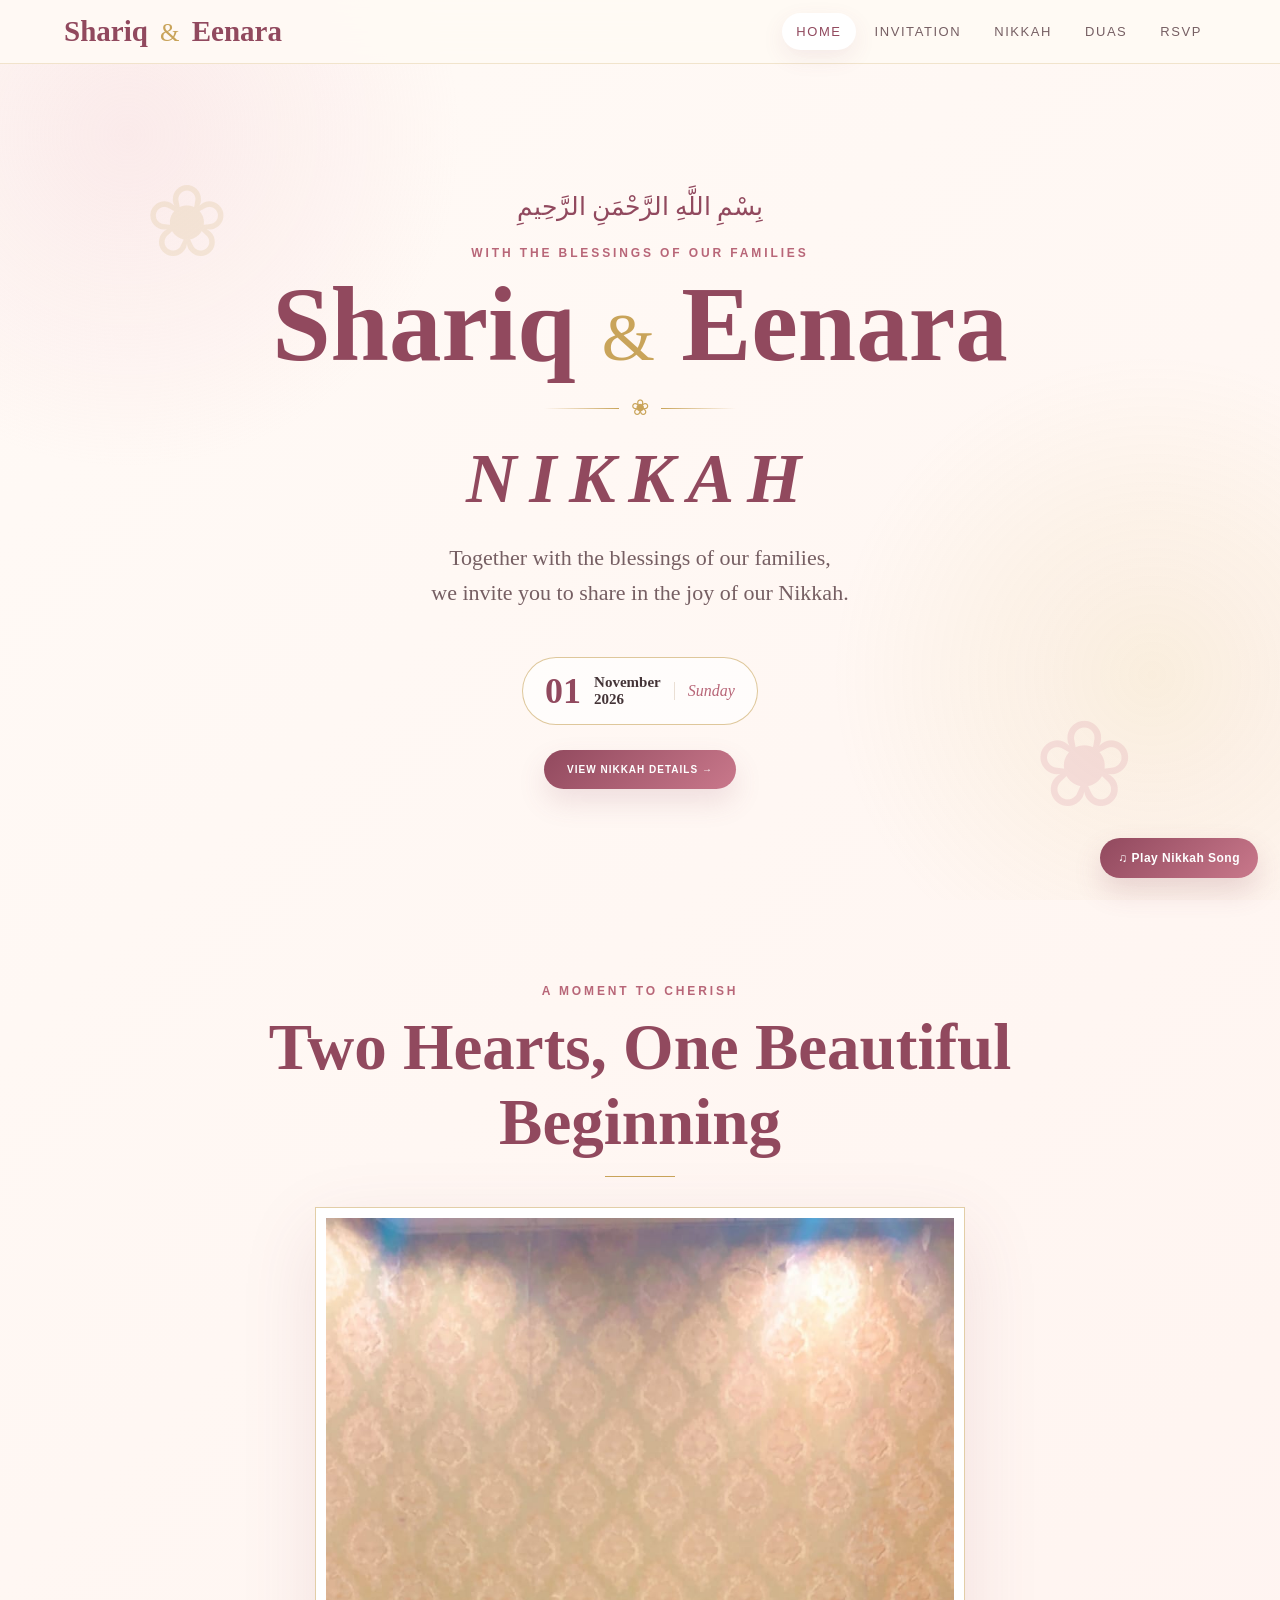
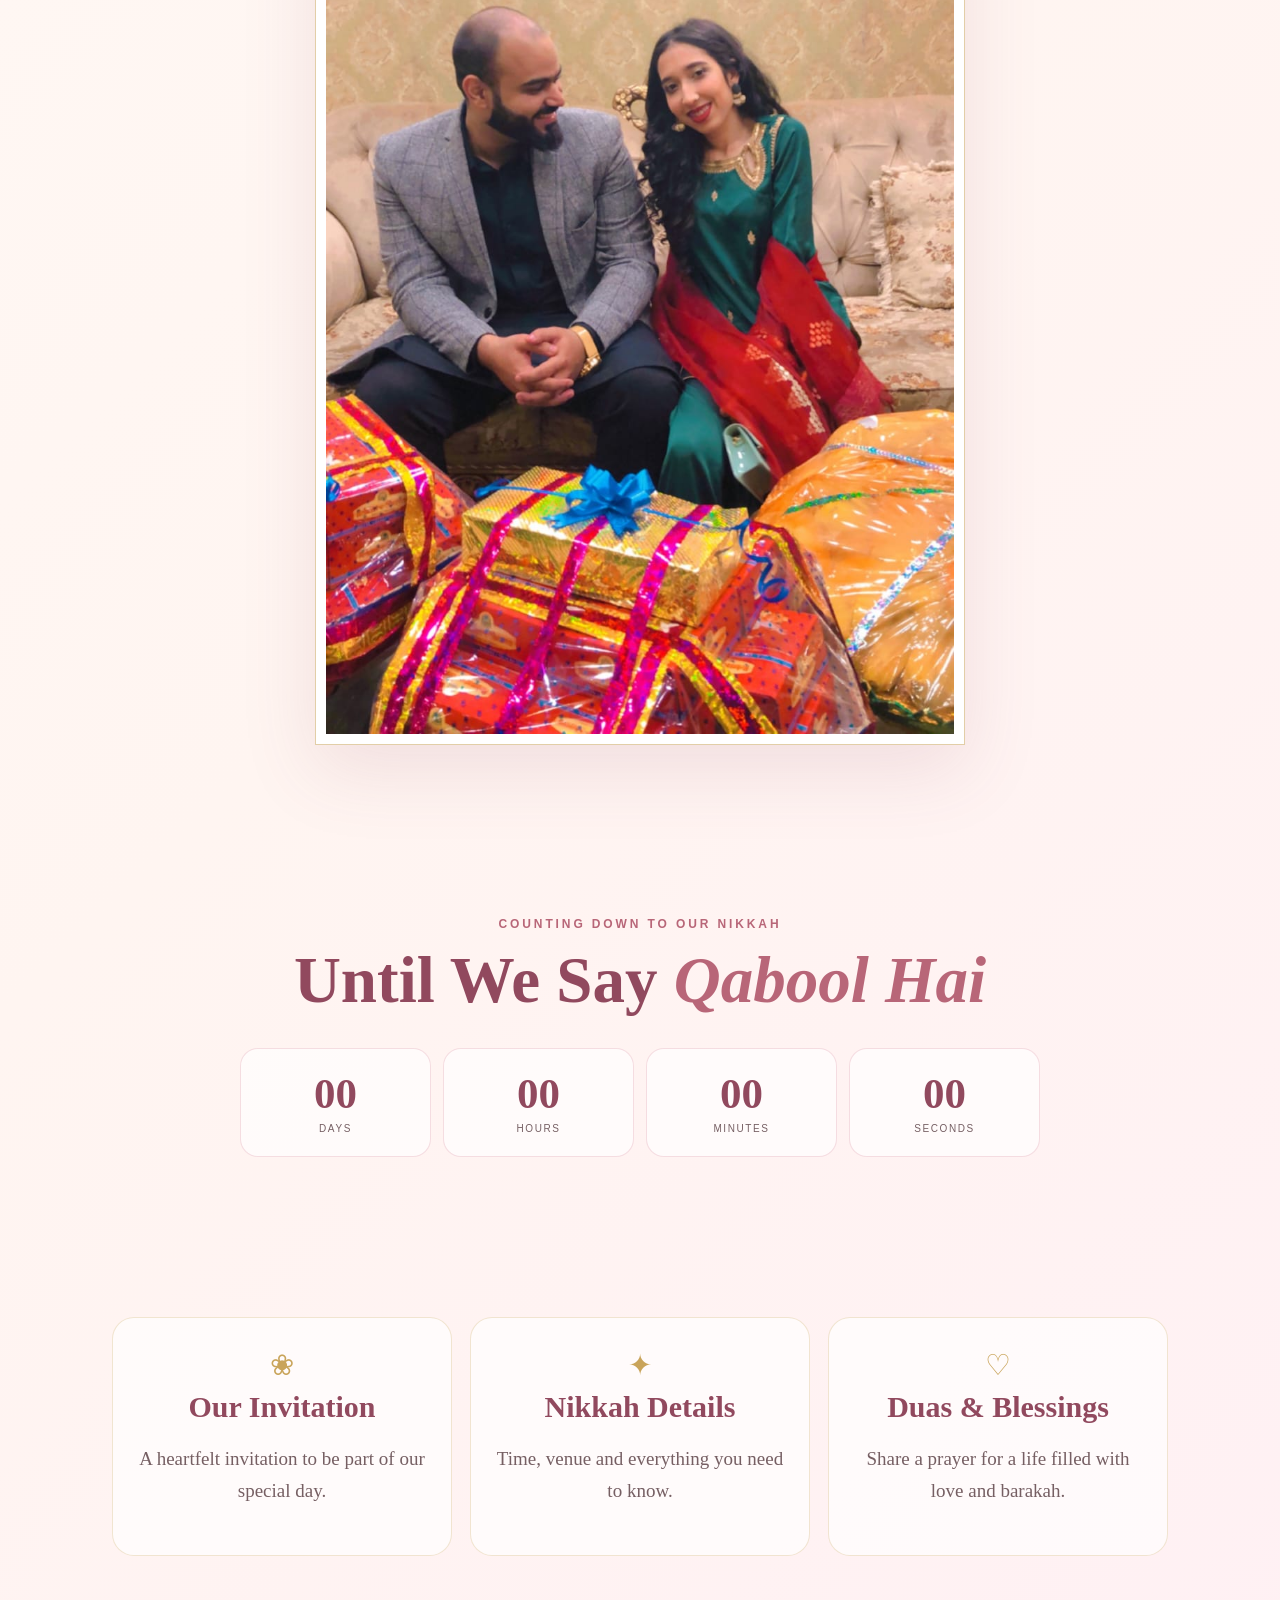
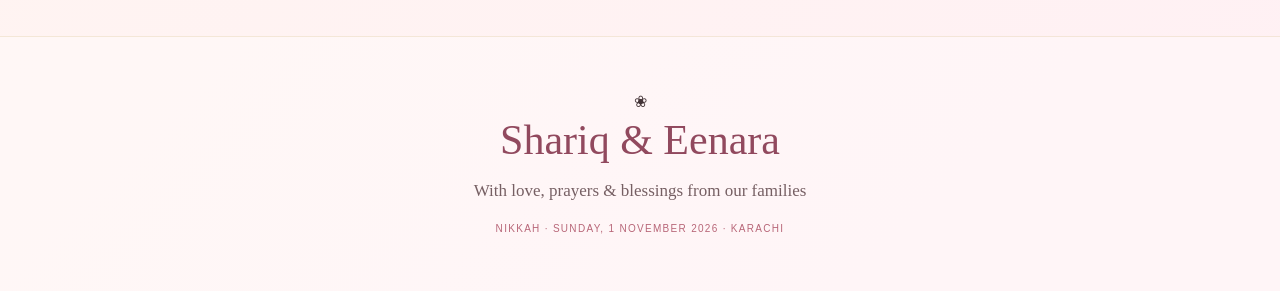
==== index.html @ 2730d7b7 "Add files via upload" ====
<!doctype html><html lang="en"><head><meta charset="utf-8"><meta name="viewport" content="width=device-width,initial-scale=1"><title>Nikkah | Shariq & Eenara</title><link rel='preconnect' href='https://fonts.googleapis.com'><link rel='preconnect' href='https://fonts.gstatic.com' crossorigin><link href='https://fonts.googleapis.com/css2?family=Cormorant+Garamond:ital,wght@0,400;0,500;0,600;0,700;1,500;1,600;1,700&family=Great+Vibes&family=Montserrat:wght@400;500;600;700&family=Noto+Naskh+Arabic:wght@400;600&display=swap'><link rel="stylesheet" href="styles.css"></head><body><header class="topbar"><a class="brand" href="index.html">Shariq <i>&</i> Eenara</a><button class="menu-toggle" aria-label="Open menu" aria-expanded="false" aria-controls="mainNav"><span></span><span></span><span></span><b>Menu</b></button><nav id="mainNav" class="main-nav"><a class="active" href="index.html">Home</a><a class="" href="story.html">Invitation</a><a class="" href="event.html">Nikkah</a><a class="" href="duas.html">Duas</a><a class="" href="rsvp.html">RSVP</a></nav></header><main><section class="hero"><div><p class="bismillah">بِسْمِ اللَّهِ الرَّحْمَنِ الرَّحِيمِ</p><p class="eyebrow">WITH THE BLESSINGS OF OUR FAMILIES</p><h1>Shariq <span>&</span> Eenara</h1><div class="ornament"><span></span>❀<span></span></div><h2 class="event-title">NIKKAH</h2><p class="hero-copy">Together with the blessings of our families,<br>we invite you to share in the joy of our Nikkah.</p><div class="date-card"><strong>01</strong><span>November<br>2026</span><em>Sunday</em></div><br><a class="btn" href="event.html">VIEW NIKKAH DETAILS →</a></div></section><section class="reveal"><div class="heading"><p class="eyebrow">A MOMENT TO CHERISH</p><h2>Two Hearts, One Beautiful Beginning</h2><div class="gold-line"></div></div><div class="photo"><img src="assets/couple.jpg" alt="Shariq and Eenara together"></div></section><section class="reveal"><div class="heading"><p class="eyebrow">COUNTING DOWN TO OUR NIKKAH</p><h2>Until We Say <i>Qabool Hai</i></h2></div><div class="countdown" data-countdown="2026-11-01T13:00:00+05:00"><div><strong data-unit="days">00</strong><span>Days</span></div><div><strong data-unit="hours">00</strong><span>Hours</span></div><div><strong data-unit="minutes">00</strong><span>Minutes</span></div><div><strong data-unit="seconds">00</strong><span>Seconds</span></div></div></section><section class="cards"><a class="card" href="story.html"><span>❀</span><h3>Our Invitation</h3><p>A heartfelt invitation to be part of our special day.</p></a><a class="card" href="event.html"><span>✦</span><h3>Nikkah Details</h3><p>Time, venue and everything you need to know.</p></a><a class="card" href="duas.html"><span>♡</span><h3>Duas & Blessings</h3><p>Share a prayer for a life filled with love and barakah.</p></a></section></main><footer><div>❀</div><p class="script">Shariq & Eenara</p><p>With love, prayers & blessings from our families</p><small>Nikkah · Sunday, 1 November 2026 · Karachi</small></footer><div class="music-control" aria-label="Wedding song controls">
<button class="music-btn" id="musicBtn" type="button" aria-expanded="false" aria-controls="musicPlayer">♫ Play Nikkah Song</button>
</div>
<div class="music-note" id="musicNote" role="status">Tap play to start the song.</div>
<div class="music-player" id="musicPlayer" aria-hidden="true">
<iframe id="youtubePlayer" title="Nikkah song" src="https://www.youtube.com/embed/YVOzo-F98yI?enablejsapi=1&rel=0&playsinline=1" allow="autoplay; encrypted-media; picture-in-picture" allowfullscreen></iframe>
</div><script src="script.js"></script></body></html>
---- styles.css ----
*{box-sizing:border-box}html{scroll-behavior:smooth}body{margin:0;background:linear-gradient(135deg,#fffaf6,#fff5f1 55%,#fff0f4);color:#443437;font-family:Montserrat,Arial,sans-serif}body:before{content:"";position:fixed;inset:0;pointer-events:none;z-index:-1;background:radial-gradient(circle at 10% 15%,#f2cdd455,transparent 24%),radial-gradient(circle at 90% 75%,#d7b65a22,transparent 24%)}a{color:inherit}.topbar{position:sticky;top:0;z-index:20;display:flex;align-items:center;justify-content:space-between;padding:13px 5%;background:#fffaf5e8;backdrop-filter:blur(16px);border-bottom:1px solid #c9a45a44}.brand{font:700 29px 'Cormorant Garamond',serif;color:#91495e;text-decoration:none}.brand i{font:400 25px 'Great Vibes';color:#c9a45a;margin:0 5px}.main-nav{display:flex;gap:5px}.main-nav a{font-size:11px;letter-spacing:.12em;text-transform:uppercase;text-decoration:none;padding:11px 14px;border-radius:25px;color:#765f63;transition:.3s}.main-nav a:hover,.main-nav a.active{background:#fff;color:#91495e;box-shadow:0 8px 22px #91495e18}.menu-toggle{display:none;border:1px solid #91495e33;background:#fff;color:#91495e;border-radius:22px;padding:9px 12px;gap:5px;align-items:center}.menu-toggle span{width:16px;height:1.5px;background:#91495e;display:block}.menu-toggle b{font-size:10px;margin-left:3px}.hero{min-height:calc(100vh - 72px);display:grid;place-items:center;text-align:center;padding:70px 20px;position:relative;overflow:hidden}.hero:after,.page-hero:after{content:'❀';position:absolute;color:#d8899933;font-size:120px;right:5%;bottom:7%;animation:sway 5s ease-in-out infinite}.hero:before,.page-hero:before{content:'❀';position:absolute;color:#c9a45a2b;font-size:100px;left:5%;top:12%;animation:sway 6s ease-in-out infinite reverse}.bismillah{font:400 25px 'Noto Naskh Arabic';color:#91495e}.eyebrow{font-size:10px;letter-spacing:.24em;color:#b86678;font-weight:700}.hero h1{font:600 clamp(58px,10vw,105px)/.9 'Cormorant Garamond';color:#91495e;margin:18px 0}.hero h1 span{font:400 .65em 'Great Vibes';color:#c9a45a}.event-title{font:italic 800 clamp(42px,6vw,70px) 'Cormorant Garamond';letter-spacing:.18em;color:#91495e;margin:5px}.ornament{color:#c9a45a;font-size:22px;display:flex;align-items:center;justify-content:center;gap:12px;margin:18px}.ornament span{width:75px;height:1px;background:linear-gradient(90deg,transparent,#c9a45a)}.ornament span:last-child{background:linear-gradient(90deg,#c9a45a,transparent)}.hero-copy,.page-hero p:last-child{font:400 20px/1.55 'Cormorant Garamond';color:#765f63}.date-card{display:inline-flex;align-items:center;gap:13px;margin:25px;padding:12px 22px;border:1px solid #c9a45a99;border-radius:40px;background:#ffffffaa}.date-card strong{font:700 36px 'Cormorant Garamond';color:#91495e}.date-card span{font:600 15px 'Cormorant Garamond';text-align:left}.date-card em{border-left:1px solid #eadfd4;padding-left:13px;font:italic 16px 'Cormorant Garamond';color:#b86678}.btn{display:inline-block;text-decoration:none;color:#fff;background:linear-gradient(135deg,#91495e,#c9788b);padding:14px 23px;border-radius:30px;font-size:10px;font-weight:700;letter-spacing:.1em;transition:.35s;box-shadow:0 13px 28px #91495e25}.btn:hover{transform:translateY(-3px)}section{max-width:1100px;margin:auto;padding:80px 22px}.heading{text-align:center;margin-bottom:30px}.heading h2,.page-hero h1{font:600 clamp(40px,6vw,65px) 'Cormorant Garamond';color:#91495e;margin:8px}.heading h2 i{color:#b86678}.gold-line{width:70px;height:1px;background:#c9a45a;margin:16px auto}.photo{max-width:650px;margin:auto;padding:10px;background:#fff;border:1px solid #c9a45a88;box-shadow:0 25px 70px #91495e20}.photo img{display:block;width:100%;height:auto;object-fit:contain}.countdown{display:grid;grid-template-columns:repeat(4,1fr);gap:12px;max-width:800px;margin:auto;text-align:center}.countdown div{padding:20px 8px;border:1px solid #d8899944;border-radius:18px;background:#ffffffaa}.countdown strong{display:block;font:600 43px 'Cormorant Garamond';color:#91495e}.countdown span{font-size:8px;letter-spacing:.16em;text-transform:uppercase;color:#765f63}.cards{display:grid;grid-template-columns:repeat(3,1fr);gap:18px}.card{padding:30px 24px;text-align:center;background:#ffffffaa;border:1px solid #c9a45a44;border-radius:22px;text-decoration:none;transition:.35s}.card:hover{transform:translateY(-7px);box-shadow:0 20px 45px #91495e14}.card>span{font-size:29px;color:#c9a45a}.card h3{font:600 30px 'Cormorant Garamond';color:#91495e;margin:8px}.card p,.letter p,.event p,.dua p,.contact p{font:400 17px/1.65 'Cormorant Garamond';color:#765f63}.page-hero{text-align:center;padding:85px 22px 55px;position:relative;overflow:hidden}.page-hero h1{font-size:75px}.grid2{display:grid;grid-template-columns:1fr 1fr;gap:55px;align-items:center}.letter{text-align:center;padding:45px 30px;border:1px solid #c9a45a55;border-radius:25px;background:#ffffff99}.letter h2{font:600 48px 'Cormorant Garamond';color:#91495e}.letter h2 span{font:400 .7em 'Great Vibes';color:#c9a45a}.families{display:grid;grid-template-columns:1fr 1fr;border-block:1px solid #eadfd4;margin:25px 0;padding:18px}.families b{font:600 23px 'Cormorant Garamond';color:#91495e}.quote{max-width:800px;text-align:center;padding:38px;margin:10px auto 80px;background:#ffffff99;border:1px solid #c9a45a44;border-radius:25px}.quote p{font:italic 25px/1.5 'Cormorant Garamond';color:#91495e}.event-box{display:grid;grid-template-columns:1.2fr .8fr;border:1px solid #c9a45a55;border-radius:28px;overflow:hidden;background:#ffffffaa}.event-main,.event-side{padding:55px;text-align:center}.event-main{background:#f7dce055}.event-main h2{font:600 48px 'Cormorant Garamond';color:#91495e}.big-time{font:600 44px 'Cormorant Garamond';color:#443437}.big-time span{font-size:19px;color:#b86678}.event-side{background:#fffaf8}.event-side h3{font:600 31px 'Cormorant Garamond';color:#91495e}.facts{display:grid;grid-template-columns:repeat(3,1fr);margin-top:25px}.facts b{display:block;font:600 20px 'Cormorant Garamond';color:#91495e}.facts span{font-size:8px;letter-spacing:.1em;color:#765f63}.duas{display:grid;grid-template-columns:1fr 1fr;gap:18px}.dua{padding:36px 28px;text-align:center;border:1px solid #c9a45a44;border-radius:23px;background:#ffffffaa}.dua.feature{grid-column:1/-1;background:#f7dce055}.dua h3{font:600 30px 'Cormorant Garamond';color:#91495e}.arabic{font:600 28px/1.8 'Noto Naskh Arabic';color:#91495e}.meaning{font:italic 19px/1.5 'Cormorant Garamond';color:#765f63}.rsvp{max-width:1000px;margin:auto;text-align:center;padding:50px 30px;border:1px solid #c9a45a55;border-radius:28px;background:#ffffffaa}.contacts{display:grid;grid-template-columns:repeat(3,1fr);gap:17px;margin-top:30px}.contact{padding:25px;background:#fff;border:1px solid #d8899940;border-radius:20px}.contact h3{font:600 29px 'Cormorant Garamond';color:#91495e;margin:8px}.contact a{display:inline-block;text-decoration:none;font-size:9px;font-weight:700;border:1px solid #91495e33;border-radius:20px;padding:9px 12px;margin:3px;color:#91495e}.contact a:hover{background:#91495e;color:#fff}footer{text-align:center;padding:55px 20px;border-top:1px solid #c9a45a33;background:#ffffff55}.script{font:400 42px 'Great Vibes';color:#91495e;margin:5px}footer p:not(.script){font:400 15px 'Cormorant Garamond';color:#765f63}footer small{font-size:8px;letter-spacing:.13em;color:#b86678;text-transform:uppercase}.reveal{animation:rise .9s ease both}@keyframes rise{from{opacity:0;transform:translateY(20px)}to{opacity:1;transform:none}}@keyframes sway{50%{transform:rotate(8deg) scale(1.04)}}@media(max-width:850px){.menu-toggle{display:flex}.main-nav{position:absolute;left:12px;right:12px;top:70px;display:grid;padding:9px;background:#fffaf5f7;border:1px solid #c9a45a44;border-radius:18px;opacity:0;visibility:hidden;transform:translateY(-7px);transition:.3s;box-shadow:0 20px 40px #44343718}.main-nav.open{opacity:1;visibility:visible;transform:none}.main-nav a{text-align:center}.grid2,.event-box{grid-template-columns:1fr}.cards{grid-template-columns:1fr 1fr}.duas{grid-template-columns:1fr}.dua.feature{grid-column:auto}.contacts{grid-template-columns:1fr 1fr}.event-main,.event-side{padding:42px 25px}}@media(max-width:560px){.brand{font-size:24px}.hero{padding:60px 17px}.hero h1{font-size:64px}.event-title{font-size:40px}.countdown{gap:6px}.countdown strong{font-size:31px}.countdown div{padding:16px 4px}.cards,.contacts{grid-template-columns:1fr}.page-hero h1{font-size:58px}.grid2{gap:25px}.families{grid-template-columns:1fr;gap:10px}.event-main h2{font-size:39px}.big-time{font-size:34px}.arabic{font-size:23px}section{padding:60px 16px}.rsvp{padding:40px 17px}.hero:after,.page-hero:after{font-size:75px}.hero:before,.page-hero:before{font-size:65px}}@media(prefers-reduced-motion:reduce){*{animation:none!important;transition:none!important;scroll-behavior:auto!important}}
/* Music player */
.music-control{position:fixed;right:22px;bottom:22px;z-index:50;display:flex;align-items:center;gap:9px}
.music-btn{border:0;cursor:pointer;color:#fff;background:linear-gradient(135deg,#91495e,#c9788b);padding:13px 18px;border-radius:30px;font:700 12px Montserrat,Arial,sans-serif;letter-spacing:.04em;box-shadow:0 13px 28px #91495e30;transition:.3s}
.music-btn:hover{transform:translateY(-3px)}
.music-btn:focus-visible{outline:3px solid #c9a45a;outline-offset:3px}
.music-player{position:fixed;right:22px;bottom:76px;z-index:49;width:320px;height:180px;background:#fff;border:1px solid #c9a45a66;border-radius:16px;box-shadow:0 20px 50px #44343730;overflow:hidden;display:none}
.music-player.open{display:block}
.music-player iframe{width:100%;height:100%;border:0}
.music-note{position:fixed;right:22px;bottom:118px;z-index:51;background:#fffaf5;color:#765f63;border:1px solid #c9a45a55;border-radius:12px;padding:8px 11px;font:600 10px Montserrat,Arial,sans-serif;display:none}
.music-note.show{display:block}
/* Improved readability */
.main-nav a{font-size:13px}
.menu-toggle b{font-size:11px}
.eyebrow{font-size:12px}
.hero-copy,.page-hero p:last-child{font-size:22px}
.countdown span{font-size:10px}
.card p,.letter p,.event p,.dua p,.contact p{font-size:19px}
.contact a{font-size:11px}
footer p:not(.script){font-size:17px}
footer small{font-size:10px}
@media(max-width:560px){
 .music-control{right:14px;bottom:14px}
 .music-btn{padding:12px 15px;font-size:11px}
 .music-player{right:14px;bottom:66px;width:calc(100vw - 28px);height:190px}
 .music-note{right:14px;bottom:125px}
 .eyebrow{font-size:11px}
 .hero-copy,.page-hero p:last-child{font-size:20px}
 .card p,.letter p,.event p,.dua p,.contact p{font-size:18px}
}
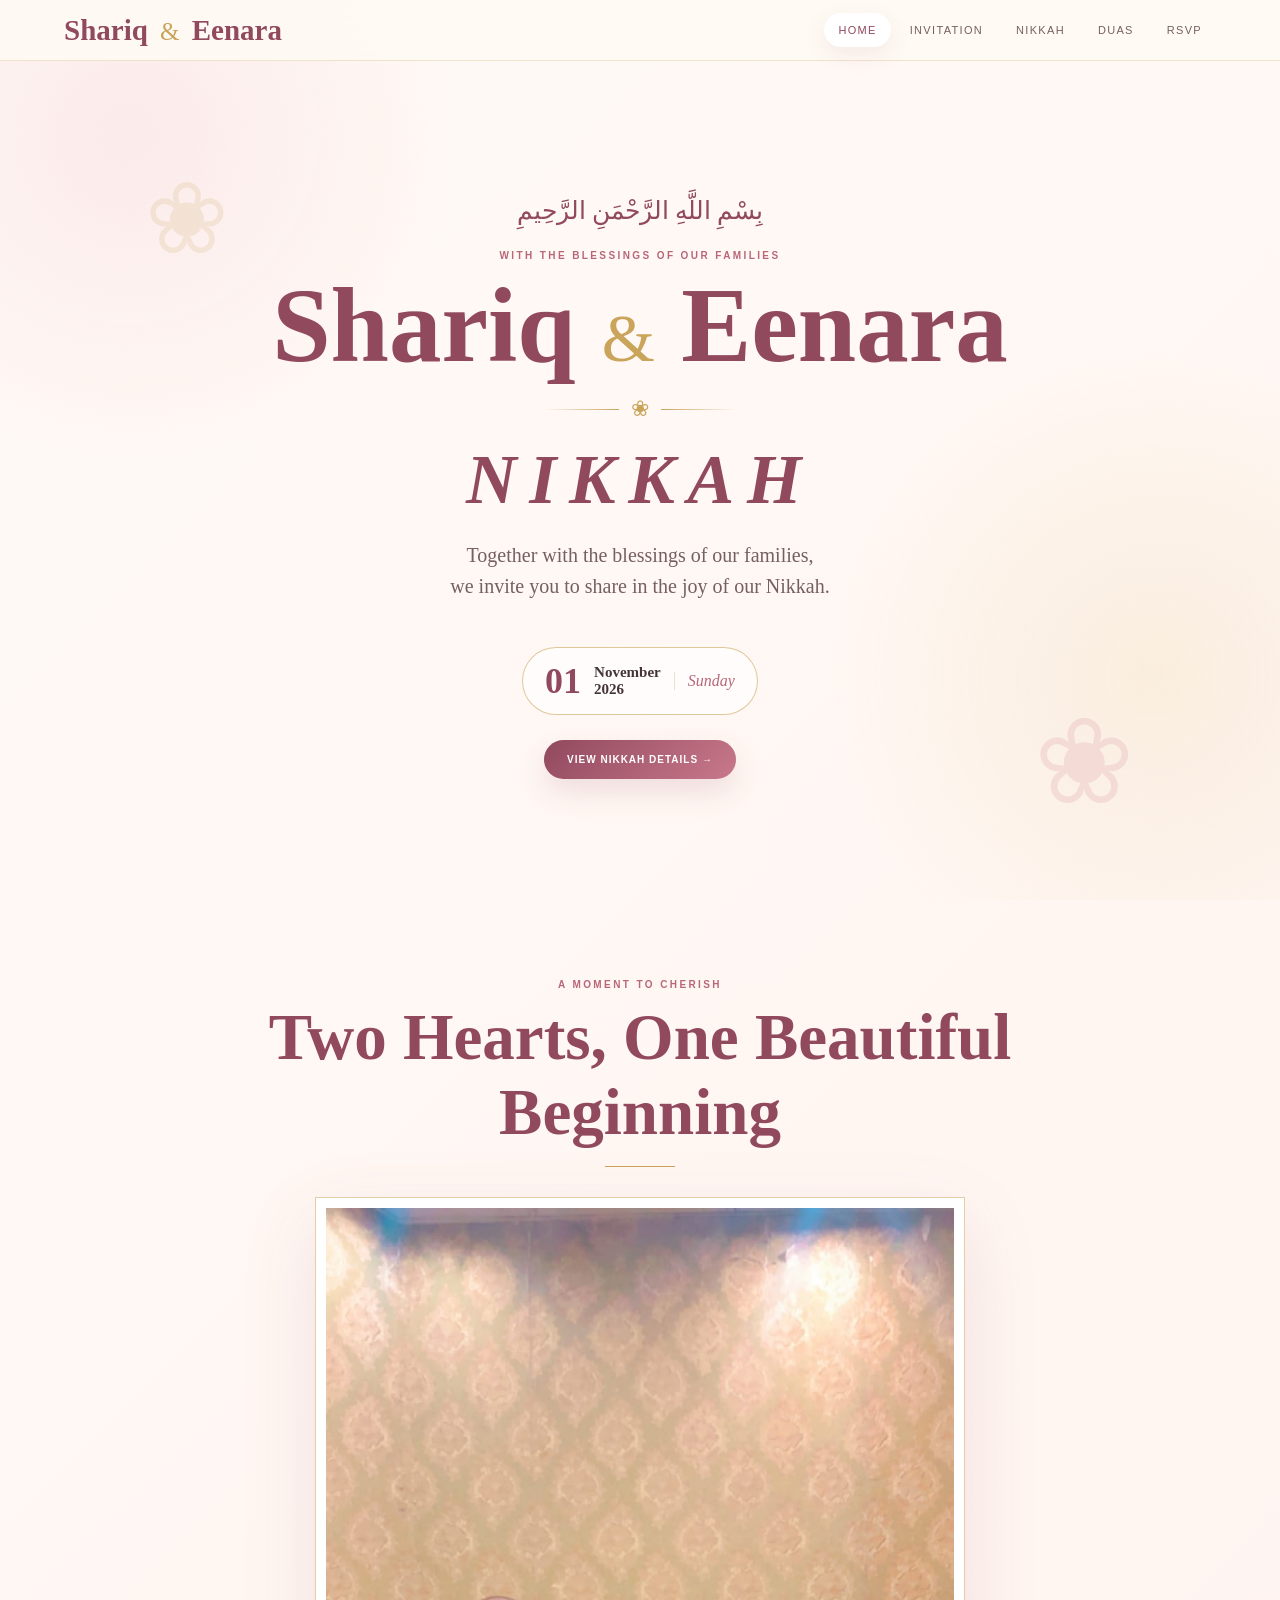
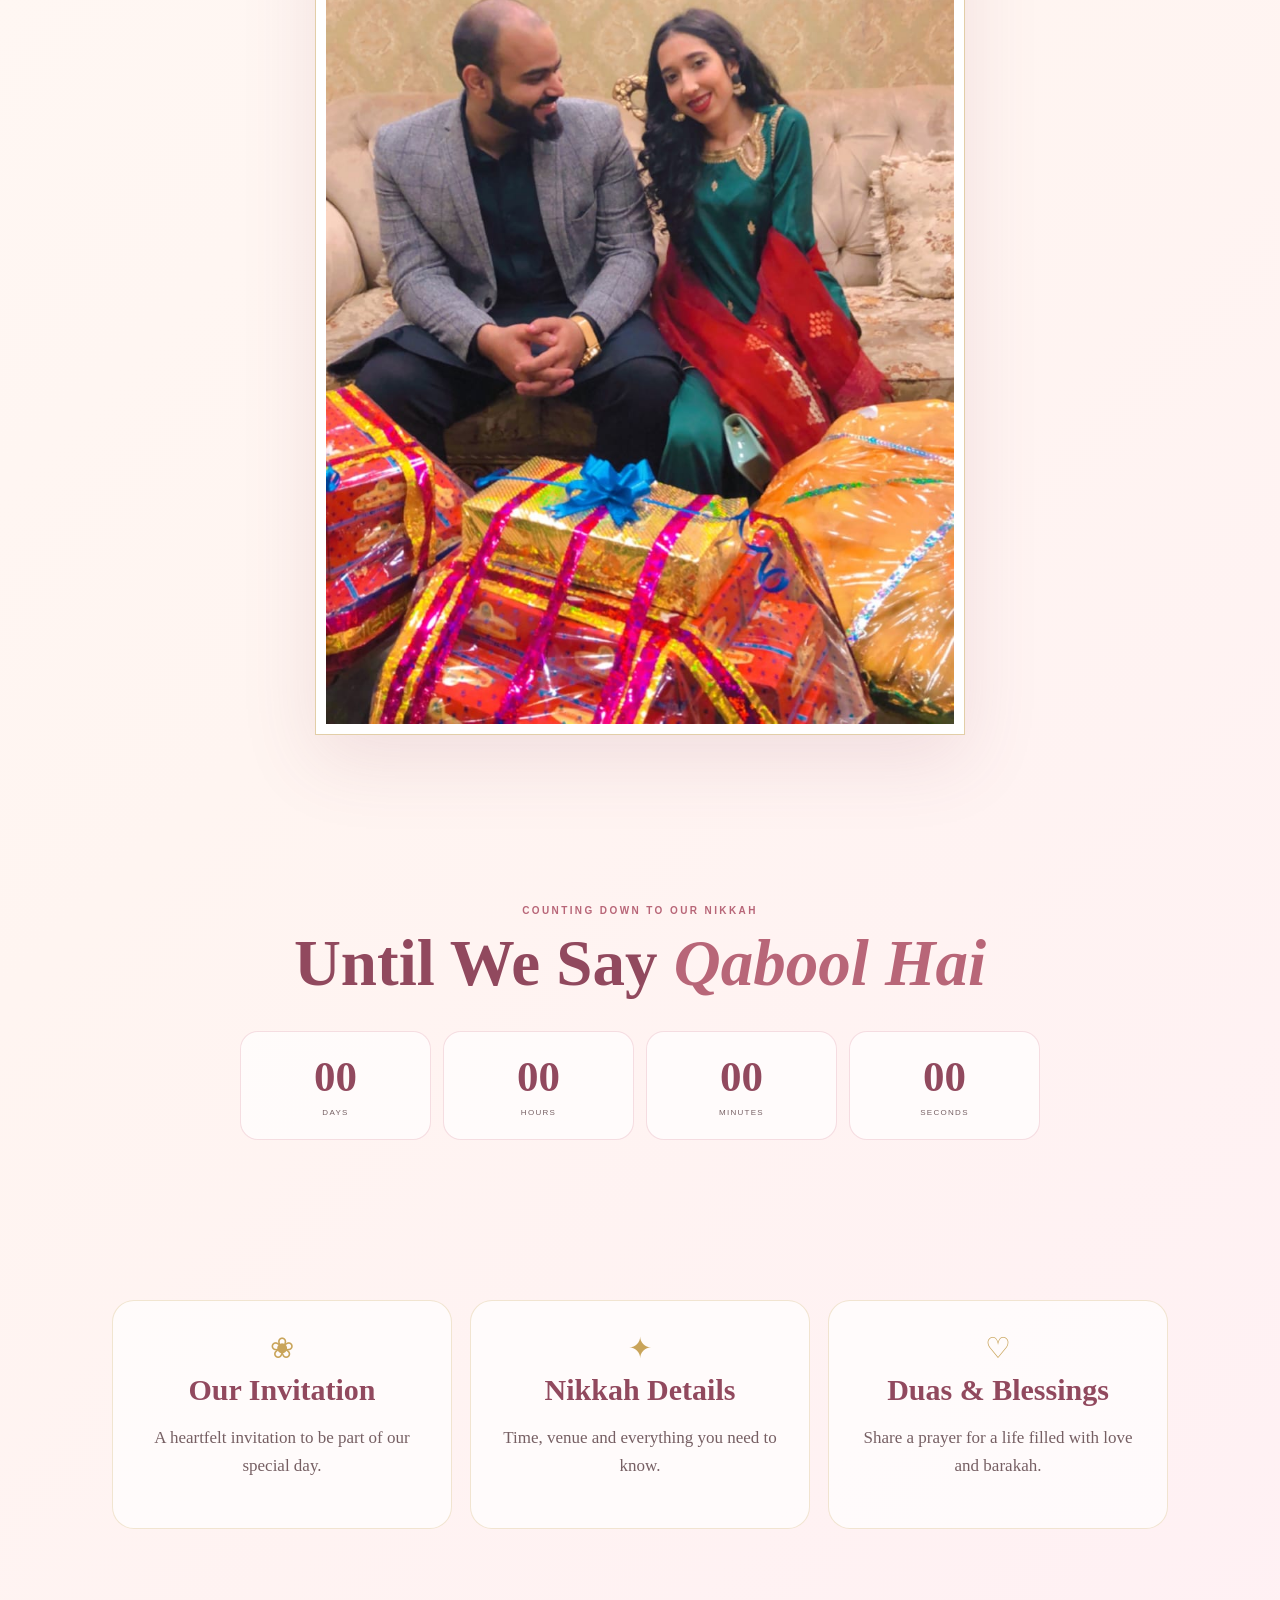
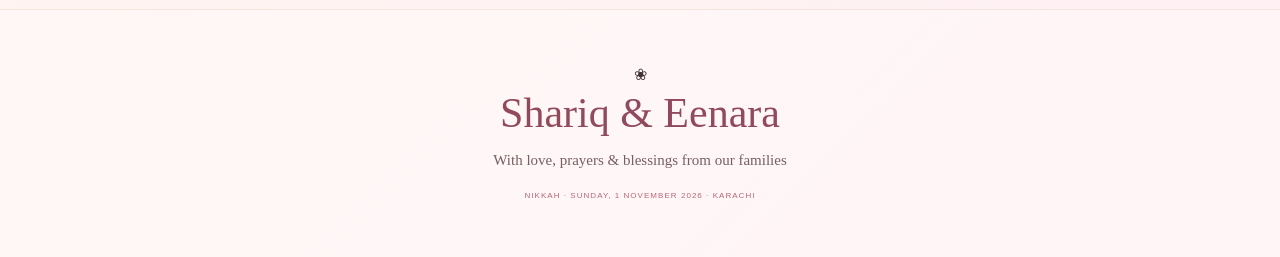
==== commit 65a55e64: "Add files via upload" ====
--- a/index.html
+++ b/index.html
@@ -1,7 +1 @@
-<!doctype html><html lang="en"><head><meta charset="utf-8"><meta name="viewport" content="width=device-width,initial-scale=1"><title>Nikkah | Shariq & Eenara</title><link rel='preconnect' href='https://fonts.googleapis.com'><link rel='preconnect' href='https://fonts.gstatic.com' crossorigin><link href='https://fonts.googleapis.com/css2?family=Cormorant+Garamond:ital,wght@0,400;0,500;0,600;0,700;1,500;1,600;1,700&family=Great+Vibes&family=Montserrat:wght@400;500;600;700&family=Noto+Naskh+Arabic:wght@400;600&display=swap'><link rel="stylesheet" href="styles.css"></head><body><header class="topbar"><a class="brand" href="index.html">Shariq <i>&</i> Eenara</a><button class="menu-toggle" aria-label="Open menu" aria-expanded="false" aria-controls="mainNav"><span></span><span></span><span></span><b>Menu</b></button><nav id="mainNav" class="main-nav"><a class="active" href="index.html">Home</a><a class="" href="story.html">Invitation</a><a class="" href="event.html">Nikkah</a><a class="" href="duas.html">Duas</a><a class="" href="rsvp.html">RSVP</a></nav></header><main><section class="hero"><div><p class="bismillah">بِسْمِ اللَّهِ الرَّحْمَنِ الرَّحِيمِ</p><p class="eyebrow">WITH THE BLESSINGS OF OUR FAMILIES</p><h1>Shariq <span>&</span> Eenara</h1><div class="ornament"><span></span>❀<span></span></div><h2 class="event-title">NIKKAH</h2><p class="hero-copy">Together with the blessings of our families,<br>we invite you to share in the joy of our Nikkah.</p><div class="date-card"><strong>01</strong><span>November<br>2026</span><em>Sunday</em></div><br><a class="btn" href="event.html">VIEW NIKKAH DETAILS →</a></div></section><section class="reveal"><div class="heading"><p class="eyebrow">A MOMENT TO CHERISH</p><h2>Two Hearts, One Beautiful Beginning</h2><div class="gold-line"></div></div><div class="photo"><img src="assets/couple.jpg" alt="Shariq and Eenara together"></div></section><section class="reveal"><div class="heading"><p class="eyebrow">COUNTING DOWN TO OUR NIKKAH</p><h2>Until We Say <i>Qabool Hai</i></h2></div><div class="countdown" data-countdown="2026-11-01T13:00:00+05:00"><div><strong data-unit="days">00</strong><span>Days</span></div><div><strong data-unit="hours">00</strong><span>Hours</span></div><div><strong data-unit="minutes">00</strong><span>Minutes</span></div><div><strong data-unit="seconds">00</strong><span>Seconds</span></div></div></section><section class="cards"><a class="card" href="story.html"><span>❀</span><h3>Our Invitation</h3><p>A heartfelt invitation to be part of our special day.</p></a><a class="card" href="event.html"><span>✦</span><h3>Nikkah Details</h3><p>Time, venue and everything you need to know.</p></a><a class="card" href="duas.html"><span>♡</span><h3>Duas & Blessings</h3><p>Share a prayer for a life filled with love and barakah.</p></a></section></main><footer><div>❀</div><p class="script">Shariq & Eenara</p><p>With love, prayers & blessings from our families</p><small>Nikkah · Sunday, 1 November 2026 · Karachi</small></footer><div class="music-control" aria-label="Wedding song controls">
-<button class="music-btn" id="musicBtn" type="button" aria-expanded="false" aria-controls="musicPlayer">♫ Play Nikkah Song</button>
-</div>
-<div class="music-note" id="musicNote" role="status">Tap play to start the song.</div>
-<div class="music-player" id="musicPlayer" aria-hidden="true">
-<iframe id="youtubePlayer" title="Nikkah song" src="https://www.youtube.com/embed/YVOzo-F98yI?enablejsapi=1&rel=0&playsinline=1" allow="autoplay; encrypted-media; picture-in-picture" allowfullscreen></iframe>
-</div><script src="script.js"></script></body></html>+<!doctype html><html lang="en"><head><meta charset="utf-8"><meta name="viewport" content="width=device-width,initial-scale=1"><title>Nikkah | Shariq & Eenara</title><link rel='preconnect' href='https://fonts.googleapis.com'><link rel='preconnect' href='https://fonts.gstatic.com' crossorigin><link href='https://fonts.googleapis.com/css2?family=Cormorant+Garamond:ital,wght@0,400;0,500;0,600;0,700;1,500;1,600;1,700&family=Great+Vibes&family=Montserrat:wght@400;500;600;700&family=Noto+Naskh+Arabic:wght@400;600&display=swap'><link rel="stylesheet" href="styles.css"></head><body><header class="topbar"><a class="brand" href="index.html">Shariq <i>&</i> Eenara</a><button class="menu-toggle" aria-label="Open menu" aria-expanded="false" aria-controls="mainNav"><span></span><span></span><span></span><b>Menu</b></button><nav id="mainNav" class="main-nav"><a class="active" href="index.html">Home</a><a class="" href="story.html">Invitation</a><a class="" href="event.html">Nikkah</a><a class="" href="duas.html">Duas</a><a class="" href="rsvp.html">RSVP</a></nav></header><main><section class="hero"><div><p class="bismillah">بِسْمِ اللَّهِ الرَّحْمَنِ الرَّحِيمِ</p><p class="eyebrow">WITH THE BLESSINGS OF OUR FAMILIES</p><h1>Shariq <span>&</span> Eenara</h1><div class="ornament"><span></span>❀<span></span></div><h2 class="event-title">NIKKAH</h2><p class="hero-copy">Together with the blessings of our families,<br>we invite you to share in the joy of our Nikkah.</p><div class="date-card"><strong>01</strong><span>November<br>2026</span><em>Sunday</em></div><br><a class="btn" href="event.html">VIEW NIKKAH DETAILS →</a></div></section><section class="reveal"><div class="heading"><p class="eyebrow">A MOMENT TO CHERISH</p><h2>Two Hearts, One Beautiful Beginning</h2><div class="gold-line"></div></div><div class="photo"><img src="assets/couple.jpg" alt="Shariq and Eenara together"></div></section><section class="reveal"><div class="heading"><p class="eyebrow">COUNTING DOWN TO OUR NIKKAH</p><h2>Until We Say <i>Qabool Hai</i></h2></div><div class="countdown" data-countdown="2026-11-01T13:00:00+05:00"><div><strong data-unit="days">00</strong><span>Days</span></div><div><strong data-unit="hours">00</strong><span>Hours</span></div><div><strong data-unit="minutes">00</strong><span>Minutes</span></div><div><strong data-unit="seconds">00</strong><span>Seconds</span></div></div></section><section class="cards"><a class="card" href="story.html"><span>❀</span><h3>Our Invitation</h3><p>A heartfelt invitation to be part of our special day.</p></a><a class="card" href="event.html"><span>✦</span><h3>Nikkah Details</h3><p>Time, venue and everything you need to know.</p></a><a class="card" href="duas.html"><span>♡</span><h3>Duas & Blessings</h3><p>Share a prayer for a life filled with love and barakah.</p></a></section></main><footer><div>❀</div><p class="script">Shariq & Eenara</p><p>With love, prayers & blessings from our families</p><small>Nikkah · Sunday, 1 November 2026 · Karachi</small></footer><script src="script.js"></script></body></html>
--- a/styles.css
+++ b/styles.css
@@ -1,30 +1 @@
-*{box-sizing:border-box}html{scroll-behavior:smooth}body{margin:0;background:linear-gradient(135deg,#fffaf6,#fff5f1 55%,#fff0f4);color:#443437;font-family:Montserrat,Arial,sans-serif}body:before{content:"";position:fixed;inset:0;pointer-events:none;z-index:-1;background:radial-gradient(circle at 10% 15%,#f2cdd455,transparent 24%),radial-gradient(circle at 90% 75%,#d7b65a22,transparent 24%)}a{color:inherit}.topbar{position:sticky;top:0;z-index:20;display:flex;align-items:center;justify-content:space-between;padding:13px 5%;background:#fffaf5e8;backdrop-filter:blur(16px);border-bottom:1px solid #c9a45a44}.brand{font:700 29px 'Cormorant Garamond',serif;color:#91495e;text-decoration:none}.brand i{font:400 25px 'Great Vibes';color:#c9a45a;margin:0 5px}.main-nav{display:flex;gap:5px}.main-nav a{font-size:11px;letter-spacing:.12em;text-transform:uppercase;text-decoration:none;padding:11px 14px;border-radius:25px;color:#765f63;transition:.3s}.main-nav a:hover,.main-nav a.active{background:#fff;color:#91495e;box-shadow:0 8px 22px #91495e18}.menu-toggle{display:none;border:1px solid #91495e33;background:#fff;color:#91495e;border-radius:22px;padding:9px 12px;gap:5px;align-items:center}.menu-toggle span{width:16px;height:1.5px;background:#91495e;display:block}.menu-toggle b{font-size:10px;margin-left:3px}.hero{min-height:calc(100vh - 72px);display:grid;place-items:center;text-align:center;padding:70px 20px;position:relative;overflow:hidden}.hero:after,.page-hero:after{content:'❀';position:absolute;color:#d8899933;font-size:120px;right:5%;bottom:7%;animation:sway 5s ease-in-out infinite}.hero:before,.page-hero:before{content:'❀';position:absolute;color:#c9a45a2b;font-size:100px;left:5%;top:12%;animation:sway 6s ease-in-out infinite reverse}.bismillah{font:400 25px 'Noto Naskh Arabic';color:#91495e}.eyebrow{font-size:10px;letter-spacing:.24em;color:#b86678;font-weight:700}.hero h1{font:600 clamp(58px,10vw,105px)/.9 'Cormorant Garamond';color:#91495e;margin:18px 0}.hero h1 span{font:400 .65em 'Great Vibes';color:#c9a45a}.event-title{font:italic 800 clamp(42px,6vw,70px) 'Cormorant Garamond';letter-spacing:.18em;color:#91495e;margin:5px}.ornament{color:#c9a45a;font-size:22px;display:flex;align-items:center;justify-content:center;gap:12px;margin:18px}.ornament span{width:75px;height:1px;background:linear-gradient(90deg,transparent,#c9a45a)}.ornament span:last-child{background:linear-gradient(90deg,#c9a45a,transparent)}.hero-copy,.page-hero p:last-child{font:400 20px/1.55 'Cormorant Garamond';color:#765f63}.date-card{display:inline-flex;align-items:center;gap:13px;margin:25px;padding:12px 22px;border:1px solid #c9a45a99;border-radius:40px;background:#ffffffaa}.date-card strong{font:700 36px 'Cormorant Garamond';color:#91495e}.date-card span{font:600 15px 'Cormorant Garamond';text-align:left}.date-card em{border-left:1px solid #eadfd4;padding-left:13px;font:italic 16px 'Cormorant Garamond';color:#b86678}.btn{display:inline-block;text-decoration:none;color:#fff;background:linear-gradient(135deg,#91495e,#c9788b);padding:14px 23px;border-radius:30px;font-size:10px;font-weight:700;letter-spacing:.1em;transition:.35s;box-shadow:0 13px 28px #91495e25}.btn:hover{transform:translateY(-3px)}section{max-width:1100px;margin:auto;padding:80px 22px}.heading{text-align:center;margin-bottom:30px}.heading h2,.page-hero h1{font:600 clamp(40px,6vw,65px) 'Cormorant Garamond';color:#91495e;margin:8px}.heading h2 i{color:#b86678}.gold-line{width:70px;height:1px;background:#c9a45a;margin:16px auto}.photo{max-width:650px;margin:auto;padding:10px;background:#fff;border:1px solid #c9a45a88;box-shadow:0 25px 70px #91495e20}.photo img{display:block;width:100%;height:auto;object-fit:contain}.countdown{display:grid;grid-template-columns:repeat(4,1fr);gap:12px;max-width:800px;margin:auto;text-align:center}.countdown div{padding:20px 8px;border:1px solid #d8899944;border-radius:18px;background:#ffffffaa}.countdown strong{display:block;font:600 43px 'Cormorant Garamond';color:#91495e}.countdown span{font-size:8px;letter-spacing:.16em;text-transform:uppercase;color:#765f63}.cards{display:grid;grid-template-columns:repeat(3,1fr);gap:18px}.card{padding:30px 24px;text-align:center;background:#ffffffaa;border:1px solid #c9a45a44;border-radius:22px;text-decoration:none;transition:.35s}.card:hover{transform:translateY(-7px);box-shadow:0 20px 45px #91495e14}.card>span{font-size:29px;color:#c9a45a}.card h3{font:600 30px 'Cormorant Garamond';color:#91495e;margin:8px}.card p,.letter p,.event p,.dua p,.contact p{font:400 17px/1.65 'Cormorant Garamond';color:#765f63}.page-hero{text-align:center;padding:85px 22px 55px;position:relative;overflow:hidden}.page-hero h1{font-size:75px}.grid2{display:grid;grid-template-columns:1fr 1fr;gap:55px;align-items:center}.letter{text-align:center;padding:45px 30px;border:1px solid #c9a45a55;border-radius:25px;background:#ffffff99}.letter h2{font:600 48px 'Cormorant Garamond';color:#91495e}.letter h2 span{font:400 .7em 'Great Vibes';color:#c9a45a}.families{display:grid;grid-template-columns:1fr 1fr;border-block:1px solid #eadfd4;margin:25px 0;padding:18px}.families b{font:600 23px 'Cormorant Garamond';color:#91495e}.quote{max-width:800px;text-align:center;padding:38px;margin:10px auto 80px;background:#ffffff99;border:1px solid #c9a45a44;border-radius:25px}.quote p{font:italic 25px/1.5 'Cormorant Garamond';color:#91495e}.event-box{display:grid;grid-template-columns:1.2fr .8fr;border:1px solid #c9a45a55;border-radius:28px;overflow:hidden;background:#ffffffaa}.event-main,.event-side{padding:55px;text-align:center}.event-main{background:#f7dce055}.event-main h2{font:600 48px 'Cormorant Garamond';color:#91495e}.big-time{font:600 44px 'Cormorant Garamond';color:#443437}.big-time span{font-size:19px;color:#b86678}.event-side{background:#fffaf8}.event-side h3{font:600 31px 'Cormorant Garamond';color:#91495e}.facts{display:grid;grid-template-columns:repeat(3,1fr);margin-top:25px}.facts b{display:block;font:600 20px 'Cormorant Garamond';color:#91495e}.facts span{font-size:8px;letter-spacing:.1em;color:#765f63}.duas{display:grid;grid-template-columns:1fr 1fr;gap:18px}.dua{padding:36px 28px;text-align:center;border:1px solid #c9a45a44;border-radius:23px;background:#ffffffaa}.dua.feature{grid-column:1/-1;background:#f7dce055}.dua h3{font:600 30px 'Cormorant Garamond';color:#91495e}.arabic{font:600 28px/1.8 'Noto Naskh Arabic';color:#91495e}.meaning{font:italic 19px/1.5 'Cormorant Garamond';color:#765f63}.rsvp{max-width:1000px;margin:auto;text-align:center;padding:50px 30px;border:1px solid #c9a45a55;border-radius:28px;background:#ffffffaa}.contacts{display:grid;grid-template-columns:repeat(3,1fr);gap:17px;margin-top:30px}.contact{padding:25px;background:#fff;border:1px solid #d8899940;border-radius:20px}.contact h3{font:600 29px 'Cormorant Garamond';color:#91495e;margin:8px}.contact a{display:inline-block;text-decoration:none;font-size:9px;font-weight:700;border:1px solid #91495e33;border-radius:20px;padding:9px 12px;margin:3px;color:#91495e}.contact a:hover{background:#91495e;color:#fff}footer{text-align:center;padding:55px 20px;border-top:1px solid #c9a45a33;background:#ffffff55}.script{font:400 42px 'Great Vibes';color:#91495e;margin:5px}footer p:not(.script){font:400 15px 'Cormorant Garamond';color:#765f63}footer small{font-size:8px;letter-spacing:.13em;color:#b86678;text-transform:uppercase}.reveal{animation:rise .9s ease both}@keyframes rise{from{opacity:0;transform:translateY(20px)}to{opacity:1;transform:none}}@keyframes sway{50%{transform:rotate(8deg) scale(1.04)}}@media(max-width:850px){.menu-toggle{display:flex}.main-nav{position:absolute;left:12px;right:12px;top:70px;display:grid;padding:9px;background:#fffaf5f7;border:1px solid #c9a45a44;border-radius:18px;opacity:0;visibility:hidden;transform:translateY(-7px);transition:.3s;box-shadow:0 20px 40px #44343718}.main-nav.open{opacity:1;visibility:visible;transform:none}.main-nav a{text-align:center}.grid2,.event-box{grid-template-columns:1fr}.cards{grid-template-columns:1fr 1fr}.duas{grid-template-columns:1fr}.dua.feature{grid-column:auto}.contacts{grid-template-columns:1fr 1fr}.event-main,.event-side{padding:42px 25px}}@media(max-width:560px){.brand{font-size:24px}.hero{padding:60px 17px}.hero h1{font-size:64px}.event-title{font-size:40px}.countdown{gap:6px}.countdown strong{font-size:31px}.countdown div{padding:16px 4px}.cards,.contacts{grid-template-columns:1fr}.page-hero h1{font-size:58px}.grid2{gap:25px}.families{grid-template-columns:1fr;gap:10px}.event-main h2{font-size:39px}.big-time{font-size:34px}.arabic{font-size:23px}section{padding:60px 16px}.rsvp{padding:40px 17px}.hero:after,.page-hero:after{font-size:75px}.hero:before,.page-hero:before{font-size:65px}}@media(prefers-reduced-motion:reduce){*{animation:none!important;transition:none!important;scroll-behavior:auto!important}}
-/* Music player */
-.music-control{position:fixed;right:22px;bottom:22px;z-index:50;display:flex;align-items:center;gap:9px}
-.music-btn{border:0;cursor:pointer;color:#fff;background:linear-gradient(135deg,#91495e,#c9788b);padding:13px 18px;border-radius:30px;font:700 12px Montserrat,Arial,sans-serif;letter-spacing:.04em;box-shadow:0 13px 28px #91495e30;transition:.3s}
-.music-btn:hover{transform:translateY(-3px)}
-.music-btn:focus-visible{outline:3px solid #c9a45a;outline-offset:3px}
-.music-player{position:fixed;right:22px;bottom:76px;z-index:49;width:320px;height:180px;background:#fff;border:1px solid #c9a45a66;border-radius:16px;box-shadow:0 20px 50px #44343730;overflow:hidden;display:none}
-.music-player.open{display:block}
-.music-player iframe{width:100%;height:100%;border:0}
-.music-note{position:fixed;right:22px;bottom:118px;z-index:51;background:#fffaf5;color:#765f63;border:1px solid #c9a45a55;border-radius:12px;padding:8px 11px;font:600 10px Montserrat,Arial,sans-serif;display:none}
-.music-note.show{display:block}
-/* Improved readability */
-.main-nav a{font-size:13px}
-.menu-toggle b{font-size:11px}
-.eyebrow{font-size:12px}
-.hero-copy,.page-hero p:last-child{font-size:22px}
-.countdown span{font-size:10px}
-.card p,.letter p,.event p,.dua p,.contact p{font-size:19px}
-.contact a{font-size:11px}
-footer p:not(.script){font-size:17px}
-footer small{font-size:10px}
-@media(max-width:560px){
- .music-control{right:14px;bottom:14px}
- .music-btn{padding:12px 15px;font-size:11px}
- .music-player{right:14px;bottom:66px;width:calc(100vw - 28px);height:190px}
- .music-note{right:14px;bottom:125px}
- .eyebrow{font-size:11px}
- .hero-copy,.page-hero p:last-child{font-size:20px}
- .card p,.letter p,.event p,.dua p,.contact p{font-size:18px}
-}
+*{box-sizing:border-box}html{scroll-behavior:smooth}body{margin:0;background:linear-gradient(135deg,#fffaf6,#fff5f1 55%,#fff0f4);color:#443437;font-family:Montserrat,Arial,sans-serif}body:before{content:"";position:fixed;inset:0;pointer-events:none;z-index:-1;background:radial-gradient(circle at 10% 15%,#f2cdd455,transparent 24%),radial-gradient(circle at 90% 75%,#d7b65a22,transparent 24%)}a{color:inherit}.topbar{position:sticky;top:0;z-index:20;display:flex;align-items:center;justify-content:space-between;padding:13px 5%;background:#fffaf5e8;backdrop-filter:blur(16px);border-bottom:1px solid #c9a45a44}.brand{font:700 29px 'Cormorant Garamond',serif;color:#91495e;text-decoration:none}.brand i{font:400 25px 'Great Vibes';color:#c9a45a;margin:0 5px}.main-nav{display:flex;gap:5px}.main-nav a{font-size:11px;letter-spacing:.12em;text-transform:uppercase;text-decoration:none;padding:11px 14px;border-radius:25px;color:#765f63;transition:.3s}.main-nav a:hover,.main-nav a.active{background:#fff;color:#91495e;box-shadow:0 8px 22px #91495e18}.menu-toggle{display:none;border:1px solid #91495e33;background:#fff;color:#91495e;border-radius:22px;padding:9px 12px;gap:5px;align-items:center}.menu-toggle span{width:16px;height:1.5px;background:#91495e;display:block}.menu-toggle b{font-size:10px;margin-left:3px}.hero{min-height:calc(100vh - 72px);display:grid;place-items:center;text-align:center;padding:70px 20px;position:relative;overflow:hidden}.hero:after,.page-hero:after{content:'❀';position:absolute;color:#d8899933;font-size:120px;right:5%;bottom:7%;animation:sway 5s ease-in-out infinite}.hero:before,.page-hero:before{content:'❀';position:absolute;color:#c9a45a2b;font-size:100px;left:5%;top:12%;animation:sway 6s ease-in-out infinite reverse}.bismillah{font:400 25px 'Noto Naskh Arabic';color:#91495e}.eyebrow{font-size:10px;letter-spacing:.24em;color:#b86678;font-weight:700}.hero h1{font:600 clamp(58px,10vw,105px)/.9 'Cormorant Garamond';color:#91495e;margin:18px 0}.hero h1 span{font:400 .65em 'Great Vibes';color:#c9a45a}.event-title{font:italic 800 clamp(42px,6vw,70px) 'Cormorant Garamond';letter-spacing:.18em;color:#91495e;margin:5px}.ornament{color:#c9a45a;font-size:22px;display:flex;align-items:center;justify-content:center;gap:12px;margin:18px}.ornament span{width:75px;height:1px;background:linear-gradient(90deg,transparent,#c9a45a)}.ornament span:last-child{background:linear-gradient(90deg,#c9a45a,transparent)}.hero-copy,.page-hero p:last-child{font:400 20px/1.55 'Cormorant Garamond';color:#765f63}.date-card{display:inline-flex;align-items:center;gap:13px;margin:25px;padding:12px 22px;border:1px solid #c9a45a99;border-radius:40px;background:#ffffffaa}.date-card strong{font:700 36px 'Cormorant Garamond';color:#91495e}.date-card span{font:600 15px 'Cormorant Garamond';text-align:left}.date-card em{border-left:1px solid #eadfd4;padding-left:13px;font:italic 16px 'Cormorant Garamond';color:#b86678}.btn{display:inline-block;text-decoration:none;color:#fff;background:linear-gradient(135deg,#91495e,#c9788b);padding:14px 23px;border-radius:30px;font-size:10px;font-weight:700;letter-spacing:.1em;transition:.35s;box-shadow:0 13px 28px #91495e25}.btn:hover{transform:translateY(-3px)}section{max-width:1100px;margin:auto;padding:80px 22px}.heading{text-align:center;margin-bottom:30px}.heading h2,.page-hero h1{font:600 clamp(40px,6vw,65px) 'Cormorant Garamond';color:#91495e;margin:8px}.heading h2 i{color:#b86678}.gold-line{width:70px;height:1px;background:#c9a45a;margin:16px auto}.photo{max-width:650px;margin:auto;padding:10px;background:#fff;border:1px solid #c9a45a88;box-shadow:0 25px 70px #91495e20}.photo img{display:block;width:100%;height:auto;object-fit:contain}.countdown{display:grid;grid-template-columns:repeat(4,1fr);gap:12px;max-width:800px;margin:auto;text-align:center}.countdown div{padding:20px 8px;border:1px solid #d8899944;border-radius:18px;background:#ffffffaa}.countdown strong{display:block;font:600 43px 'Cormorant Garamond';color:#91495e}.countdown span{font-size:8px;letter-spacing:.16em;text-transform:uppercase;color:#765f63}.cards{display:grid;grid-template-columns:repeat(3,1fr);gap:18px}.card{padding:30px 24px;text-align:center;background:#ffffffaa;border:1px solid #c9a45a44;border-radius:22px;text-decoration:none;transition:.35s}.card:hover{transform:translateY(-7px);box-shadow:0 20px 45px #91495e14}.card>span{font-size:29px;color:#c9a45a}.card h3{font:600 30px 'Cormorant Garamond';color:#91495e;margin:8px}.card p,.letter p,.event p,.dua p,.contact p{font:400 17px/1.65 'Cormorant Garamond';color:#765f63}.page-hero{text-align:center;padding:85px 22px 55px;position:relative;overflow:hidden}.page-hero h1{font-size:75px}.grid2{display:grid;grid-template-columns:1fr 1fr;gap:55px;align-items:center}.letter{text-align:center;padding:45px 30px;border:1px solid #c9a45a55;border-radius:25px;background:#ffffff99}.letter h2{font:600 48px 'Cormorant Garamond';color:#91495e}.letter h2 span{font:400 .7em 'Great Vibes';color:#c9a45a}.families{display:grid;grid-template-columns:1fr 1fr;border-block:1px solid #eadfd4;margin:25px 0;padding:18px}.families b{font:600 23px 'Cormorant Garamond';color:#91495e}.quote{max-width:800px;text-align:center;padding:38px;margin:10px auto 80px;background:#ffffff99;border:1px solid #c9a45a44;border-radius:25px}.quote p{font:italic 25px/1.5 'Cormorant Garamond';color:#91495e}.event-box{display:grid;grid-template-columns:1.2fr .8fr;border:1px solid #c9a45a55;border-radius:28px;overflow:hidden;background:#ffffffaa}.event-main,.event-side{padding:55px;text-align:center}.event-main{background:#f7dce055}.event-main h2{font:600 48px 'Cormorant Garamond';color:#91495e}.big-time{font:600 44px 'Cormorant Garamond';color:#443437}.big-time span{font-size:19px;color:#b86678}.event-side{background:#fffaf8}.event-side h3{font:600 31px 'Cormorant Garamond';color:#91495e}.facts{display:grid;grid-template-columns:repeat(3,1fr);margin-top:25px}.facts b{display:block;font:600 20px 'Cormorant Garamond';color:#91495e}.facts span{font-size:8px;letter-spacing:.1em;color:#765f63}.duas{display:grid;grid-template-columns:1fr 1fr;gap:18px}.dua{padding:36px 28px;text-align:center;border:1px solid #c9a45a44;border-radius:23px;background:#ffffffaa}.dua.feature{grid-column:1/-1;background:#f7dce055}.dua h3{font:600 30px 'Cormorant Garamond';color:#91495e}.arabic{font:600 28px/1.8 'Noto Naskh Arabic';color:#91495e}.meaning{font:italic 19px/1.5 'Cormorant Garamond';color:#765f63}.rsvp{max-width:1000px;margin:auto;text-align:center;padding:50px 30px;border:1px solid #c9a45a55;border-radius:28px;background:#ffffffaa}.contacts{display:grid;grid-template-columns:repeat(3,1fr);gap:17px;margin-top:30px}.contact{padding:25px;background:#fff;border:1px solid #d8899940;border-radius:20px}.contact h3{font:600 29px 'Cormorant Garamond';color:#91495e;margin:8px}.contact a{display:inline-block;text-decoration:none;font-size:9px;font-weight:700;border:1px solid #91495e33;border-radius:20px;padding:9px 12px;margin:3px;color:#91495e}.contact a:hover{background:#91495e;color:#fff}footer{text-align:center;padding:55px 20px;border-top:1px solid #c9a45a33;background:#ffffff55}.script{font:400 42px 'Great Vibes';color:#91495e;margin:5px}footer p:not(.script){font:400 15px 'Cormorant Garamond';color:#765f63}footer small{font-size:8px;letter-spacing:.13em;color:#b86678;text-transform:uppercase}.reveal{animation:rise .9s ease both}@keyframes rise{from{opacity:0;transform:translateY(20px)}to{opacity:1;transform:none}}@keyframes sway{50%{transform:rotate(8deg) scale(1.04)}}@media(max-width:850px){.menu-toggle{display:flex}.main-nav{position:absolute;left:12px;right:12px;top:70px;display:grid;padding:9px;background:#fffaf5f7;border:1px solid #c9a45a44;border-radius:18px;opacity:0;visibility:hidden;transform:translateY(-7px);transition:.3s;box-shadow:0 20px 40px #44343718}.main-nav.open{opacity:1;visibility:visible;transform:none}.main-nav a{text-align:center}.grid2,.event-box{grid-template-columns:1fr}.cards{grid-template-columns:1fr 1fr}.duas{grid-template-columns:1fr}.dua.feature{grid-column:auto}.contacts{grid-template-columns:1fr 1fr}.event-main,.event-side{padding:42px 25px}}@media(max-width:560px){.brand{font-size:24px}.hero{padding:60px 17px}.hero h1{font-size:64px}.event-title{font-size:40px}.countdown{gap:6px}.countdown strong{font-size:31px}.countdown div{padding:16px 4px}.cards,.contacts{grid-template-columns:1fr}.page-hero h1{font-size:58px}.grid2{gap:25px}.families{grid-template-columns:1fr;gap:10px}.event-main h2{font-size:39px}.big-time{font-size:34px}.arabic{font-size:23px}section{padding:60px 16px}.rsvp{padding:40px 17px}.hero:after,.page-hero:after{font-size:75px}.hero:before,.page-hero:before{font-size:65px}}@media(prefers-reduced-motion:reduce){*{animation:none!important;transition:none!important;scroll-behavior:auto!important}}
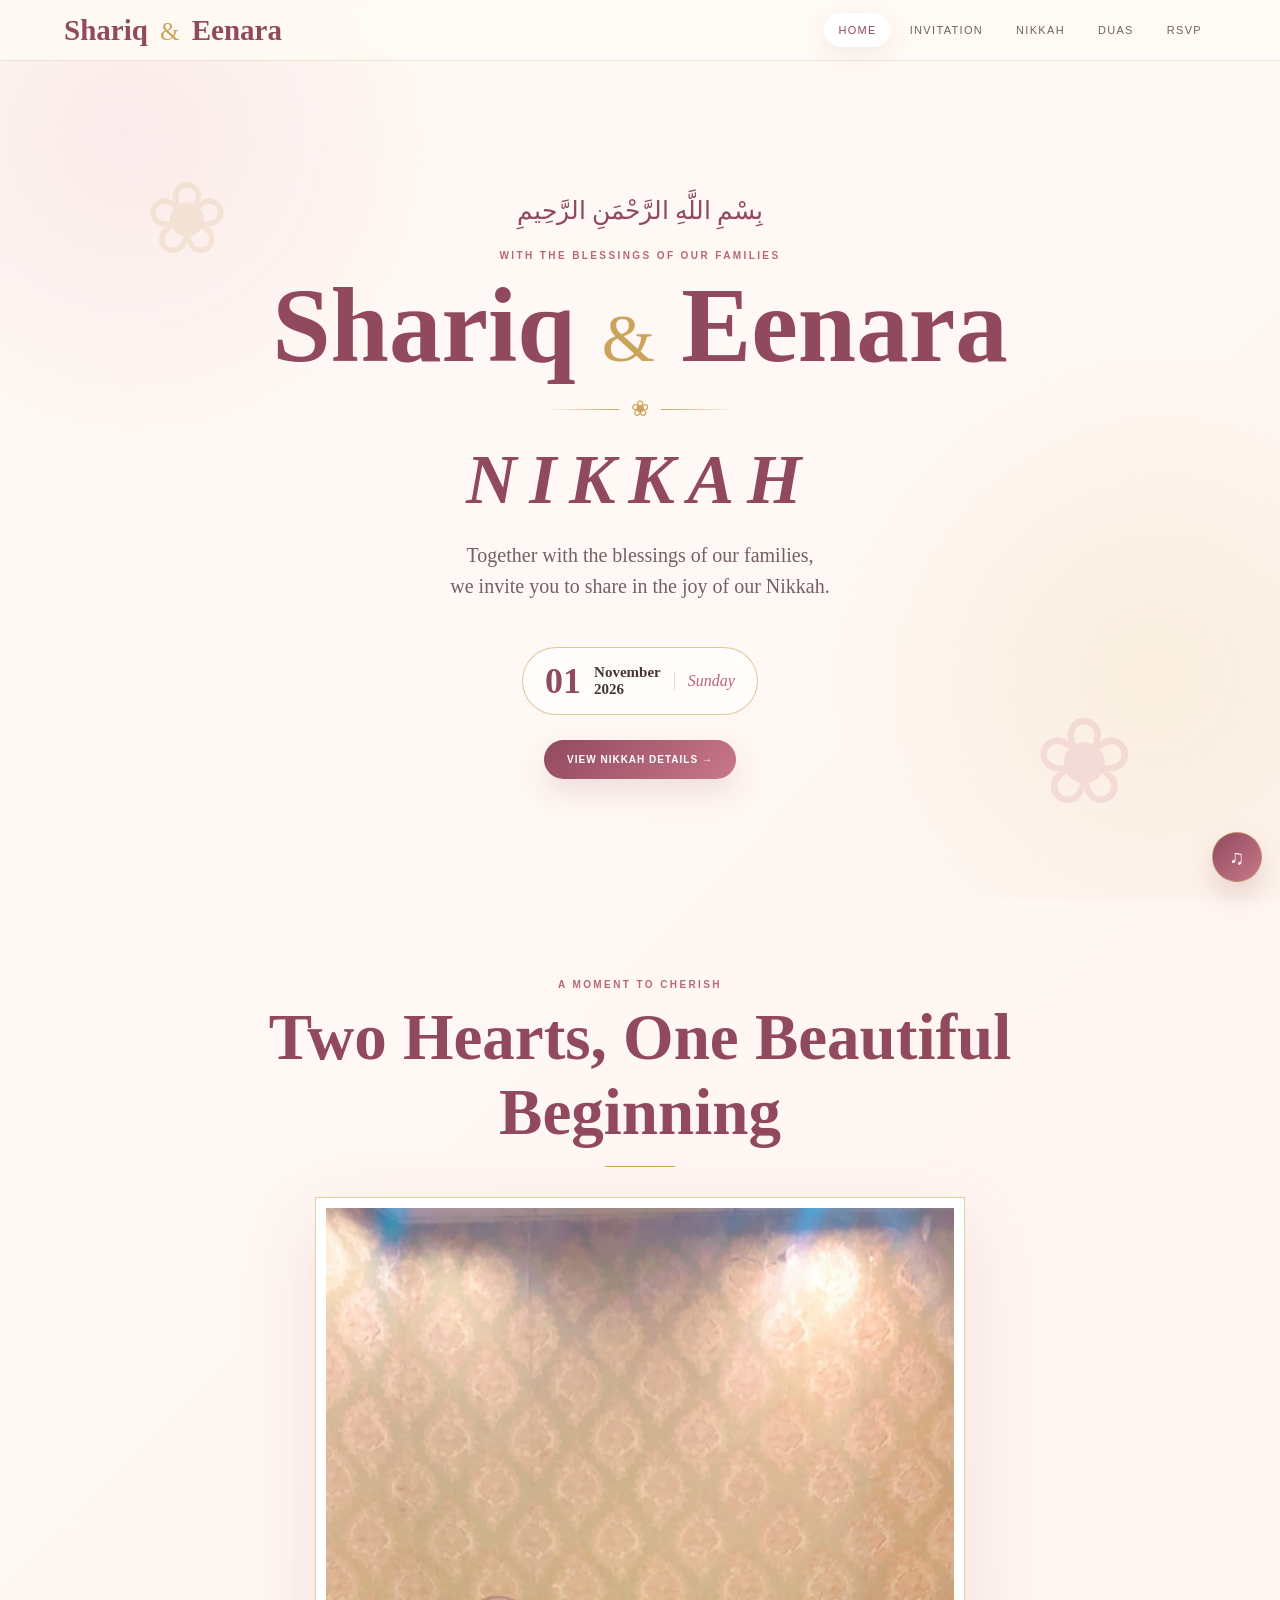
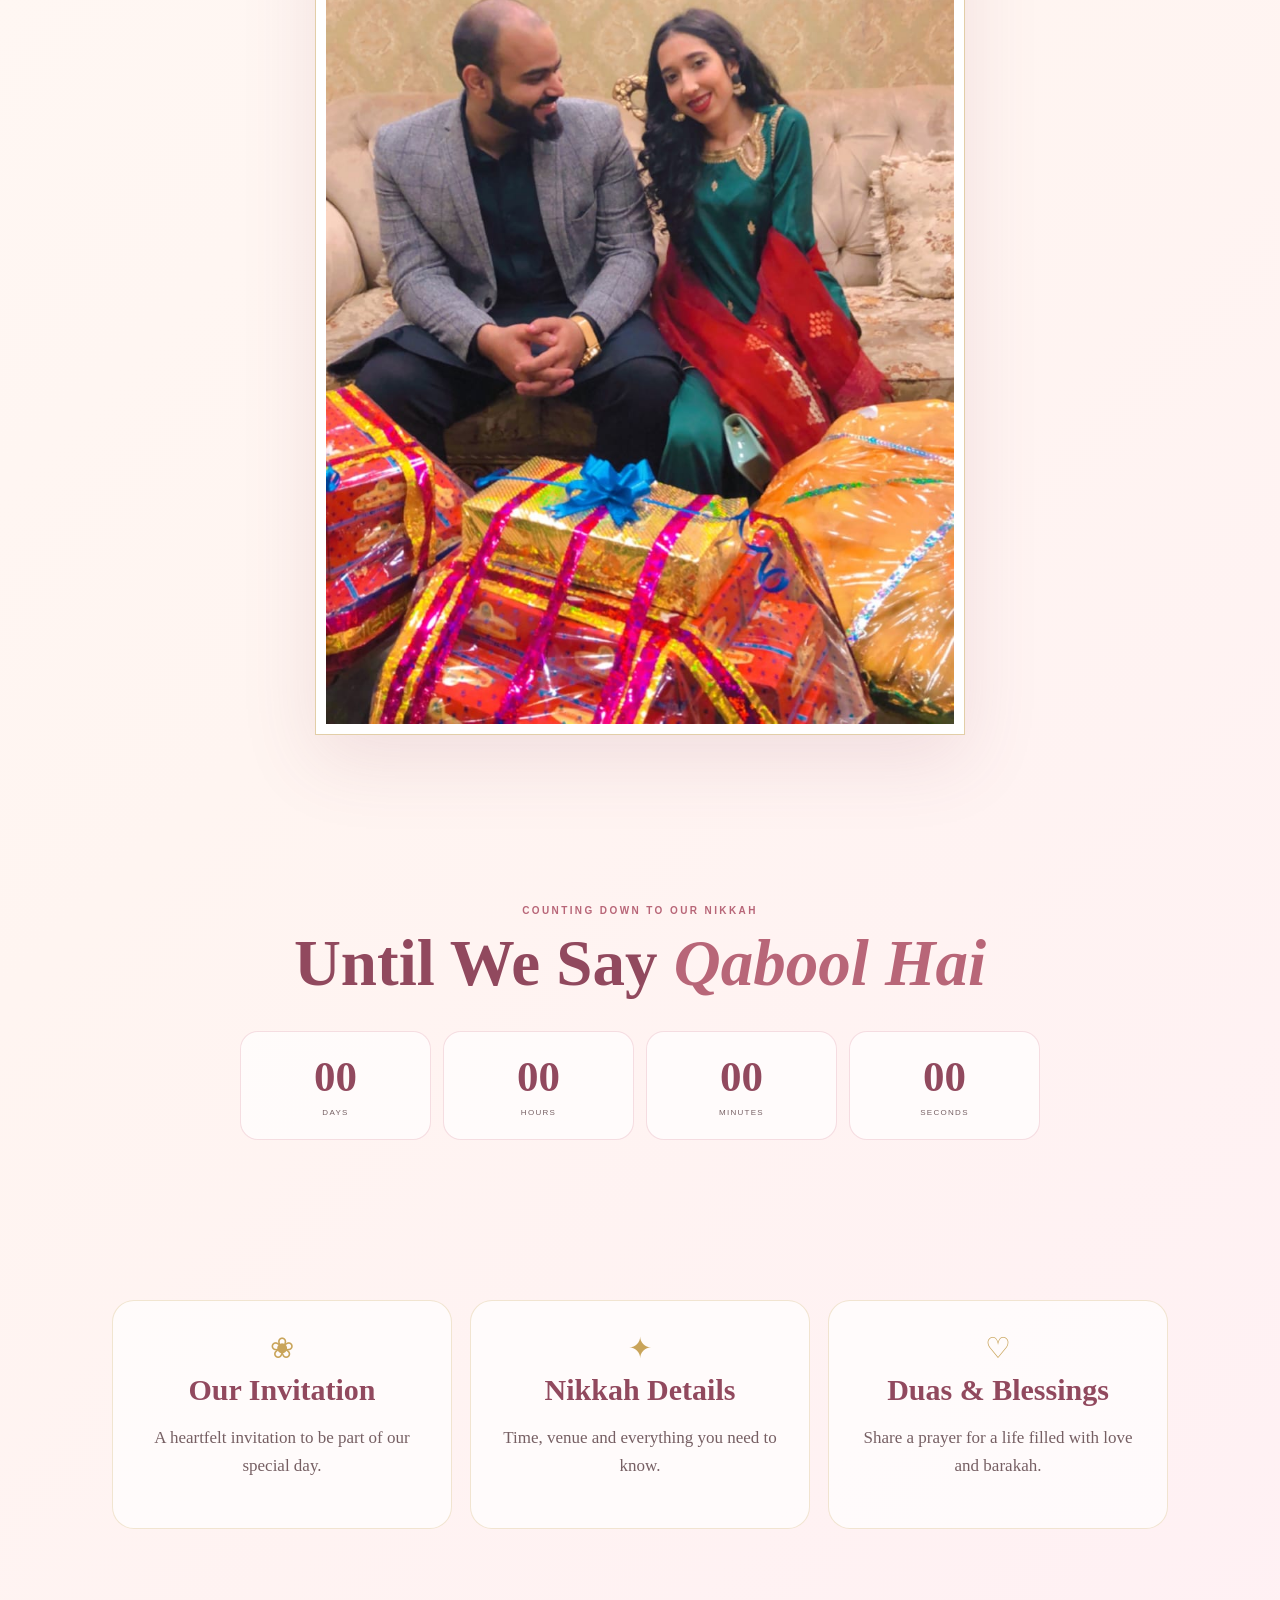
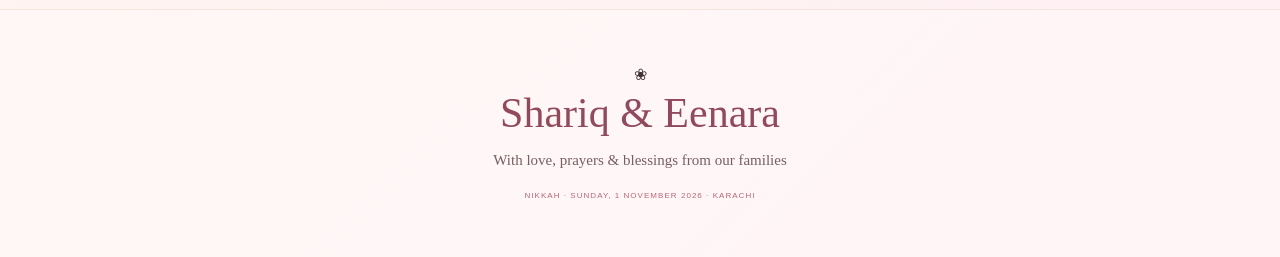
==== commit f7052dcb: "Add files via upload" ====
--- a/index.html
+++ b/index.html
@@ -1 +1 @@
-<!doctype html><html lang="en"><head><meta charset="utf-8"><meta name="viewport" content="width=device-width,initial-scale=1"><title>Nikkah | Shariq & Eenara</title><link rel='preconnect' href='https://fonts.googleapis.com'><link rel='preconnect' href='https://fonts.gstatic.com' crossorigin><link href='https://fonts.googleapis.com/css2?family=Cormorant+Garamond:ital,wght@0,400;0,500;0,600;0,700;1,500;1,600;1,700&family=Great+Vibes&family=Montserrat:wght@400;500;600;700&family=Noto+Naskh+Arabic:wght@400;600&display=swap'><link rel="stylesheet" href="styles.css"></head><body><header class="topbar"><a class="brand" href="index.html">Shariq <i>&</i> Eenara</a><button class="menu-toggle" aria-label="Open menu" aria-expanded="false" aria-controls="mainNav"><span></span><span></span><span></span><b>Menu</b></button><nav id="mainNav" class="main-nav"><a class="active" href="index.html">Home</a><a class="" href="story.html">Invitation</a><a class="" href="event.html">Nikkah</a><a class="" href="duas.html">Duas</a><a class="" href="rsvp.html">RSVP</a></nav></header><main><section class="hero"><div><p class="bismillah">بِسْمِ اللَّهِ الرَّحْمَنِ الرَّحِيمِ</p><p class="eyebrow">WITH THE BLESSINGS OF OUR FAMILIES</p><h1>Shariq <span>&</span> Eenara</h1><div class="ornament"><span></span>❀<span></span></div><h2 class="event-title">NIKKAH</h2><p class="hero-copy">Together with the blessings of our families,<br>we invite you to share in the joy of our Nikkah.</p><div class="date-card"><strong>01</strong><span>November<br>2026</span><em>Sunday</em></div><br><a class="btn" href="event.html">VIEW NIKKAH DETAILS →</a></div></section><section class="reveal"><div class="heading"><p class="eyebrow">A MOMENT TO CHERISH</p><h2>Two Hearts, One Beautiful Beginning</h2><div class="gold-line"></div></div><div class="photo"><img src="assets/couple.jpg" alt="Shariq and Eenara together"></div></section><section class="reveal"><div class="heading"><p class="eyebrow">COUNTING DOWN TO OUR NIKKAH</p><h2>Until We Say <i>Qabool Hai</i></h2></div><div class="countdown" data-countdown="2026-11-01T13:00:00+05:00"><div><strong data-unit="days">00</strong><span>Days</span></div><div><strong data-unit="hours">00</strong><span>Hours</span></div><div><strong data-unit="minutes">00</strong><span>Minutes</span></div><div><strong data-unit="seconds">00</strong><span>Seconds</span></div></div></section><section class="cards"><a class="card" href="story.html"><span>❀</span><h3>Our Invitation</h3><p>A heartfelt invitation to be part of our special day.</p></a><a class="card" href="event.html"><span>✦</span><h3>Nikkah Details</h3><p>Time, venue and everything you need to know.</p></a><a class="card" href="duas.html"><span>♡</span><h3>Duas & Blessings</h3><p>Share a prayer for a life filled with love and barakah.</p></a></section></main><footer><div>❀</div><p class="script">Shariq & Eenara</p><p>With love, prayers & blessings from our families</p><small>Nikkah · Sunday, 1 November 2026 · Karachi</small></footer><script src="script.js"></script></body></html>+<!doctype html><html lang="en"><head><meta charset="utf-8"><meta name="viewport" content="width=device-width,initial-scale=1"><title>Nikkah | Shariq & Eenara</title><link rel='preconnect' href='https://fonts.googleapis.com'><link rel='preconnect' href='https://fonts.gstatic.com' crossorigin><link href='https://fonts.googleapis.com/css2?family=Cormorant+Garamond:ital,wght@0,400;0,500;0,600;0,700;1,500;1,600;1,700&family=Great+Vibes&family=Montserrat:wght@400;500;600;700&family=Noto+Naskh+Arabic:wght@400;600&display=swap'><link rel="stylesheet" href="styles.css"></head><body><header class="topbar"><a class="brand" href="index.html">Shariq <i>&</i> Eenara</a><button class="menu-toggle" aria-label="Open menu" aria-expanded="false" aria-controls="mainNav"><span></span><span></span><span></span><b>Menu</b></button><nav id="mainNav" class="main-nav"><a class="active" href="index.html">Home</a><a class="" href="story.html">Invitation</a><a class="" href="event.html">Nikkah</a><a class="" href="duas.html">Duas</a><a class="" href="rsvp.html">RSVP</a></nav></header><main><section class="hero"><div><p class="bismillah">بِسْمِ اللَّهِ الرَّحْمَنِ الرَّحِيمِ</p><p class="eyebrow">WITH THE BLESSINGS OF OUR FAMILIES</p><h1>Shariq <span>&</span> Eenara</h1><div class="ornament"><span></span>❀<span></span></div><h2 class="event-title">NIKKAH</h2><p class="hero-copy">Together with the blessings of our families,<br>we invite you to share in the joy of our Nikkah.</p><div class="date-card"><strong>01</strong><span>November<br>2026</span><em>Sunday</em></div><br><a class="btn" href="event.html">VIEW NIKKAH DETAILS →</a></div></section><section class="reveal"><div class="heading"><p class="eyebrow">A MOMENT TO CHERISH</p><h2>Two Hearts, One Beautiful Beginning</h2><div class="gold-line"></div></div><div class="photo"><img src="assets/couple.jpg" alt="Shariq and Eenara together"></div></section><section class="reveal"><div class="heading"><p class="eyebrow">COUNTING DOWN TO OUR NIKKAH</p><h2>Until We Say <i>Qabool Hai</i></h2></div><div class="countdown" data-countdown="2026-11-01T13:00:00+05:00"><div><strong data-unit="days">00</strong><span>Days</span></div><div><strong data-unit="hours">00</strong><span>Hours</span></div><div><strong data-unit="minutes">00</strong><span>Minutes</span></div><div><strong data-unit="seconds">00</strong><span>Seconds</span></div></div></section><section class="cards"><a class="card" href="story.html"><span>❀</span><h3>Our Invitation</h3><p>A heartfelt invitation to be part of our special day.</p></a><a class="card" href="event.html"><span>✦</span><h3>Nikkah Details</h3><p>Time, venue and everything you need to know.</p></a><a class="card" href="duas.html"><span>♡</span><h3>Duas & Blessings</h3><p>Share a prayer for a life filled with love and barakah.</p></a></section></main><footer><div>❀</div><p class="script">Shariq & Eenara</p><p>With love, prayers & blessings from our families</p><small>Nikkah · Sunday, 1 November 2026 · Karachi</small></footer><button id="musicToggle" class="music-fab" type="button" aria-label="Play our song" title="Play our song">&#9835;</button><div id="yt-player"></div><script src="script.js"></script></body></html>
--- a/styles.css
+++ b/styles.css
@@ -1 +1 @@
-*{box-sizing:border-box}html{scroll-behavior:smooth}body{margin:0;background:linear-gradient(135deg,#fffaf6,#fff5f1 55%,#fff0f4);color:#443437;font-family:Montserrat,Arial,sans-serif}body:before{content:"";position:fixed;inset:0;pointer-events:none;z-index:-1;background:radial-gradient(circle at 10% 15%,#f2cdd455,transparent 24%),radial-gradient(circle at 90% 75%,#d7b65a22,transparent 24%)}a{color:inherit}.topbar{position:sticky;top:0;z-index:20;display:flex;align-items:center;justify-content:space-between;padding:13px 5%;background:#fffaf5e8;backdrop-filter:blur(16px);border-bottom:1px solid #c9a45a44}.brand{font:700 29px 'Cormorant Garamond',serif;color:#91495e;text-decoration:none}.brand i{font:400 25px 'Great Vibes';color:#c9a45a;margin:0 5px}.main-nav{display:flex;gap:5px}.main-nav a{font-size:11px;letter-spacing:.12em;text-transform:uppercase;text-decoration:none;padding:11px 14px;border-radius:25px;color:#765f63;transition:.3s}.main-nav a:hover,.main-nav a.active{background:#fff;color:#91495e;box-shadow:0 8px 22px #91495e18}.menu-toggle{display:none;border:1px solid #91495e33;background:#fff;color:#91495e;border-radius:22px;padding:9px 12px;gap:5px;align-items:center}.menu-toggle span{width:16px;height:1.5px;background:#91495e;display:block}.menu-toggle b{font-size:10px;margin-left:3px}.hero{min-height:calc(100vh - 72px);display:grid;place-items:center;text-align:center;padding:70px 20px;position:relative;overflow:hidden}.hero:after,.page-hero:after{content:'❀';position:absolute;color:#d8899933;font-size:120px;right:5%;bottom:7%;animation:sway 5s ease-in-out infinite}.hero:before,.page-hero:before{content:'❀';position:absolute;color:#c9a45a2b;font-size:100px;left:5%;top:12%;animation:sway 6s ease-in-out infinite reverse}.bismillah{font:400 25px 'Noto Naskh Arabic';color:#91495e}.eyebrow{font-size:10px;letter-spacing:.24em;color:#b86678;font-weight:700}.hero h1{font:600 clamp(58px,10vw,105px)/.9 'Cormorant Garamond';color:#91495e;margin:18px 0}.hero h1 span{font:400 .65em 'Great Vibes';color:#c9a45a}.event-title{font:italic 800 clamp(42px,6vw,70px) 'Cormorant Garamond';letter-spacing:.18em;color:#91495e;margin:5px}.ornament{color:#c9a45a;font-size:22px;display:flex;align-items:center;justify-content:center;gap:12px;margin:18px}.ornament span{width:75px;height:1px;background:linear-gradient(90deg,transparent,#c9a45a)}.ornament span:last-child{background:linear-gradient(90deg,#c9a45a,transparent)}.hero-copy,.page-hero p:last-child{font:400 20px/1.55 'Cormorant Garamond';color:#765f63}.date-card{display:inline-flex;align-items:center;gap:13px;margin:25px;padding:12px 22px;border:1px solid #c9a45a99;border-radius:40px;background:#ffffffaa}.date-card strong{font:700 36px 'Cormorant Garamond';color:#91495e}.date-card span{font:600 15px 'Cormorant Garamond';text-align:left}.date-card em{border-left:1px solid #eadfd4;padding-left:13px;font:italic 16px 'Cormorant Garamond';color:#b86678}.btn{display:inline-block;text-decoration:none;color:#fff;background:linear-gradient(135deg,#91495e,#c9788b);padding:14px 23px;border-radius:30px;font-size:10px;font-weight:700;letter-spacing:.1em;transition:.35s;box-shadow:0 13px 28px #91495e25}.btn:hover{transform:translateY(-3px)}section{max-width:1100px;margin:auto;padding:80px 22px}.heading{text-align:center;margin-bottom:30px}.heading h2,.page-hero h1{font:600 clamp(40px,6vw,65px) 'Cormorant Garamond';color:#91495e;margin:8px}.heading h2 i{color:#b86678}.gold-line{width:70px;height:1px;background:#c9a45a;margin:16px auto}.photo{max-width:650px;margin:auto;padding:10px;background:#fff;border:1px solid #c9a45a88;box-shadow:0 25px 70px #91495e20}.photo img{display:block;width:100%;height:auto;object-fit:contain}.countdown{display:grid;grid-template-columns:repeat(4,1fr);gap:12px;max-width:800px;margin:auto;text-align:center}.countdown div{padding:20px 8px;border:1px solid #d8899944;border-radius:18px;background:#ffffffaa}.countdown strong{display:block;font:600 43px 'Cormorant Garamond';color:#91495e}.countdown span{font-size:8px;letter-spacing:.16em;text-transform:uppercase;color:#765f63}.cards{display:grid;grid-template-columns:repeat(3,1fr);gap:18px}.card{padding:30px 24px;text-align:center;background:#ffffffaa;border:1px solid #c9a45a44;border-radius:22px;text-decoration:none;transition:.35s}.card:hover{transform:translateY(-7px);box-shadow:0 20px 45px #91495e14}.card>span{font-size:29px;color:#c9a45a}.card h3{font:600 30px 'Cormorant Garamond';color:#91495e;margin:8px}.card p,.letter p,.event p,.dua p,.contact p{font:400 17px/1.65 'Cormorant Garamond';color:#765f63}.page-hero{text-align:center;padding:85px 22px 55px;position:relative;overflow:hidden}.page-hero h1{font-size:75px}.grid2{display:grid;grid-template-columns:1fr 1fr;gap:55px;align-items:center}.letter{text-align:center;padding:45px 30px;border:1px solid #c9a45a55;border-radius:25px;background:#ffffff99}.letter h2{font:600 48px 'Cormorant Garamond';color:#91495e}.letter h2 span{font:400 .7em 'Great Vibes';color:#c9a45a}.families{display:grid;grid-template-columns:1fr 1fr;border-block:1px solid #eadfd4;margin:25px 0;padding:18px}.families b{font:600 23px 'Cormorant Garamond';color:#91495e}.quote{max-width:800px;text-align:center;padding:38px;margin:10px auto 80px;background:#ffffff99;border:1px solid #c9a45a44;border-radius:25px}.quote p{font:italic 25px/1.5 'Cormorant Garamond';color:#91495e}.event-box{display:grid;grid-template-columns:1.2fr .8fr;border:1px solid #c9a45a55;border-radius:28px;overflow:hidden;background:#ffffffaa}.event-main,.event-side{padding:55px;text-align:center}.event-main{background:#f7dce055}.event-main h2{font:600 48px 'Cormorant Garamond';color:#91495e}.big-time{font:600 44px 'Cormorant Garamond';color:#443437}.big-time span{font-size:19px;color:#b86678}.event-side{background:#fffaf8}.event-side h3{font:600 31px 'Cormorant Garamond';color:#91495e}.facts{display:grid;grid-template-columns:repeat(3,1fr);margin-top:25px}.facts b{display:block;font:600 20px 'Cormorant Garamond';color:#91495e}.facts span{font-size:8px;letter-spacing:.1em;color:#765f63}.duas{display:grid;grid-template-columns:1fr 1fr;gap:18px}.dua{padding:36px 28px;text-align:center;border:1px solid #c9a45a44;border-radius:23px;background:#ffffffaa}.dua.feature{grid-column:1/-1;background:#f7dce055}.dua h3{font:600 30px 'Cormorant Garamond';color:#91495e}.arabic{font:600 28px/1.8 'Noto Naskh Arabic';color:#91495e}.meaning{font:italic 19px/1.5 'Cormorant Garamond';color:#765f63}.rsvp{max-width:1000px;margin:auto;text-align:center;padding:50px 30px;border:1px solid #c9a45a55;border-radius:28px;background:#ffffffaa}.contacts{display:grid;grid-template-columns:repeat(3,1fr);gap:17px;margin-top:30px}.contact{padding:25px;background:#fff;border:1px solid #d8899940;border-radius:20px}.contact h3{font:600 29px 'Cormorant Garamond';color:#91495e;margin:8px}.contact a{display:inline-block;text-decoration:none;font-size:9px;font-weight:700;border:1px solid #91495e33;border-radius:20px;padding:9px 12px;margin:3px;color:#91495e}.contact a:hover{background:#91495e;color:#fff}footer{text-align:center;padding:55px 20px;border-top:1px solid #c9a45a33;background:#ffffff55}.script{font:400 42px 'Great Vibes';color:#91495e;margin:5px}footer p:not(.script){font:400 15px 'Cormorant Garamond';color:#765f63}footer small{font-size:8px;letter-spacing:.13em;color:#b86678;text-transform:uppercase}.reveal{animation:rise .9s ease both}@keyframes rise{from{opacity:0;transform:translateY(20px)}to{opacity:1;transform:none}}@keyframes sway{50%{transform:rotate(8deg) scale(1.04)}}@media(max-width:850px){.menu-toggle{display:flex}.main-nav{position:absolute;left:12px;right:12px;top:70px;display:grid;padding:9px;background:#fffaf5f7;border:1px solid #c9a45a44;border-radius:18px;opacity:0;visibility:hidden;transform:translateY(-7px);transition:.3s;box-shadow:0 20px 40px #44343718}.main-nav.open{opacity:1;visibility:visible;transform:none}.main-nav a{text-align:center}.grid2,.event-box{grid-template-columns:1fr}.cards{grid-template-columns:1fr 1fr}.duas{grid-template-columns:1fr}.dua.feature{grid-column:auto}.contacts{grid-template-columns:1fr 1fr}.event-main,.event-side{padding:42px 25px}}@media(max-width:560px){.brand{font-size:24px}.hero{padding:60px 17px}.hero h1{font-size:64px}.event-title{font-size:40px}.countdown{gap:6px}.countdown strong{font-size:31px}.countdown div{padding:16px 4px}.cards,.contacts{grid-template-columns:1fr}.page-hero h1{font-size:58px}.grid2{gap:25px}.families{grid-template-columns:1fr;gap:10px}.event-main h2{font-size:39px}.big-time{font-size:34px}.arabic{font-size:23px}section{padding:60px 16px}.rsvp{padding:40px 17px}.hero:after,.page-hero:after{font-size:75px}.hero:before,.page-hero:before{font-size:65px}}@media(prefers-reduced-motion:reduce){*{animation:none!important;transition:none!important;scroll-behavior:auto!important}}+*{box-sizing:border-box}html{scroll-behavior:smooth}body{margin:0;background:linear-gradient(135deg,#fffaf6,#fff5f1 55%,#fff0f4);color:#443437;font-family:Montserrat,Arial,sans-serif}body:before{content:"";position:fixed;inset:0;pointer-events:none;z-index:-1;background:radial-gradient(circle at 10% 15%,#f2cdd455,transparent 24%),radial-gradient(circle at 90% 75%,#d7b65a22,transparent 24%)}a{color:inherit}.topbar{position:sticky;top:0;z-index:20;display:flex;align-items:center;justify-content:space-between;padding:13px 5%;background:#fffaf5e8;backdrop-filter:blur(16px);border-bottom:1px solid #c9a45a44}.brand{font:700 29px 'Cormorant Garamond',serif;color:#91495e;text-decoration:none}.brand i{font:400 25px 'Great Vibes';color:#c9a45a;margin:0 5px}.main-nav{display:flex;gap:5px}.main-nav a{font-size:11px;letter-spacing:.12em;text-transform:uppercase;text-decoration:none;padding:11px 14px;border-radius:25px;color:#765f63;transition:.3s}.main-nav a:hover,.main-nav a.active{background:#fff;color:#91495e;box-shadow:0 8px 22px #91495e18}.menu-toggle{display:none;border:1px solid #91495e33;background:#fff;color:#91495e;border-radius:22px;padding:9px 12px;gap:5px;align-items:center}.menu-toggle span{width:16px;height:1.5px;background:#91495e;display:block}.menu-toggle b{font-size:10px;margin-left:3px}.hero{min-height:calc(100vh - 72px);display:grid;place-items:center;text-align:center;padding:70px 20px;position:relative;overflow:hidden}.hero:after,.page-hero:after{content:'❀';position:absolute;color:#d8899933;font-size:120px;right:5%;bottom:7%;animation:sway 5s ease-in-out infinite}.hero:before,.page-hero:before{content:'❀';position:absolute;color:#c9a45a2b;font-size:100px;left:5%;top:12%;animation:sway 6s ease-in-out infinite reverse}.bismillah{font:400 25px 'Noto Naskh Arabic';color:#91495e}.eyebrow{font-size:10px;letter-spacing:.24em;color:#b86678;font-weight:700}.hero h1{font:600 clamp(58px,10vw,105px)/.9 'Cormorant Garamond';color:#91495e;margin:18px 0}.hero h1 span{font:400 .65em 'Great Vibes';color:#c9a45a}.event-title{font:italic 800 clamp(42px,6vw,70px) 'Cormorant Garamond';letter-spacing:.18em;color:#91495e;margin:5px}.ornament{color:#c9a45a;font-size:22px;display:flex;align-items:center;justify-content:center;gap:12px;margin:18px}.ornament span{width:75px;height:1px;background:linear-gradient(90deg,transparent,#c9a45a)}.ornament span:last-child{background:linear-gradient(90deg,#c9a45a,transparent)}.hero-copy,.page-hero p:last-child{font:400 20px/1.55 'Cormorant Garamond';color:#765f63}.date-card{display:inline-flex;align-items:center;gap:13px;margin:25px;padding:12px 22px;border:1px solid #c9a45a99;border-radius:40px;background:#ffffffaa}.date-card strong{font:700 36px 'Cormorant Garamond';color:#91495e}.date-card span{font:600 15px 'Cormorant Garamond';text-align:left}.date-card em{border-left:1px solid #eadfd4;padding-left:13px;font:italic 16px 'Cormorant Garamond';color:#b86678}.btn{display:inline-block;text-decoration:none;color:#fff;background:linear-gradient(135deg,#91495e,#c9788b);padding:14px 23px;border-radius:30px;font-size:10px;font-weight:700;letter-spacing:.1em;transition:.35s;box-shadow:0 13px 28px #91495e25}.btn:hover{transform:translateY(-3px)}section{max-width:1100px;margin:auto;padding:80px 22px}.heading{text-align:center;margin-bottom:30px}.heading h2,.page-hero h1{font:600 clamp(40px,6vw,65px) 'Cormorant Garamond';color:#91495e;margin:8px}.heading h2 i{color:#b86678}.gold-line{width:70px;height:1px;background:#c9a45a;margin:16px auto}.photo{max-width:650px;margin:auto;padding:10px;background:#fff;border:1px solid #c9a45a88;box-shadow:0 25px 70px #91495e20}.photo img{display:block;width:100%;height:auto;object-fit:contain}.countdown{display:grid;grid-template-columns:repeat(4,1fr);gap:12px;max-width:800px;margin:auto;text-align:center}.countdown div{padding:20px 8px;border:1px solid #d8899944;border-radius:18px;background:#ffffffaa}.countdown strong{display:block;font:600 43px 'Cormorant Garamond';color:#91495e}.countdown span{font-size:8px;letter-spacing:.16em;text-transform:uppercase;color:#765f63}.cards{display:grid;grid-template-columns:repeat(3,1fr);gap:18px}.card{padding:30px 24px;text-align:center;background:#ffffffaa;border:1px solid #c9a45a44;border-radius:22px;text-decoration:none;transition:.35s}.card:hover{transform:translateY(-7px);box-shadow:0 20px 45px #91495e14}.card>span{font-size:29px;color:#c9a45a}.card h3{font:600 30px 'Cormorant Garamond';color:#91495e;margin:8px}.card p,.letter p,.event p,.dua p{font:400 17px/1.65 'Cormorant Garamond';color:#765f63}.contact p{font:600 23px/1.5 'Cormorant Garamond';color:#443437;margin:10px 0}.page-hero{text-align:center;padding:85px 22px 55px;position:relative;overflow:hidden}.page-hero h1{font-size:75px}.grid2{display:grid;grid-template-columns:1fr 1fr;gap:55px;align-items:center}.letter{text-align:center;padding:45px 30px;border:1px solid #c9a45a55;border-radius:25px;background:#ffffff99}.letter h2{font:600 48px 'Cormorant Garamond';color:#91495e}.letter h2 span{font:400 .7em 'Great Vibes';color:#c9a45a}.families{display:grid;grid-template-columns:1fr 1fr;border-block:1px solid #eadfd4;margin:25px 0;padding:18px}.families b{font:600 23px 'Cormorant Garamond';color:#91495e}.quote{max-width:800px;text-align:center;padding:38px;margin:10px auto 80px;background:#ffffff99;border:1px solid #c9a45a44;border-radius:25px}.quote p{font:italic 25px/1.5 'Cormorant Garamond';color:#91495e}.event-box{display:grid;grid-template-columns:1.2fr .8fr;border:1px solid #c9a45a55;border-radius:28px;overflow:hidden;background:#ffffffaa}.event-main,.event-side{padding:55px;text-align:center}.event-main{background:#f7dce055}.event-main h2{font:600 48px 'Cormorant Garamond';color:#91495e}.big-time{font:600 44px 'Cormorant Garamond';color:#443437}.big-time span{font-size:19px;color:#b86678}.event-side{background:#fffaf8}.event-side h3{font:600 31px 'Cormorant Garamond';color:#91495e}.facts{display:grid;grid-template-columns:repeat(3,1fr);margin-top:25px}.facts b{display:block;font:600 20px 'Cormorant Garamond';color:#91495e}.facts span{font-size:8px;letter-spacing:.1em;color:#765f63}.duas{display:grid;grid-template-columns:1fr 1fr;gap:18px}.dua{padding:36px 28px;text-align:center;border:1px solid #c9a45a44;border-radius:23px;background:#ffffffaa}.dua.feature{grid-column:1/-1;background:#f7dce055}.dua h3{font:600 30px 'Cormorant Garamond';color:#91495e}.arabic{font:600 28px/1.8 'Noto Naskh Arabic';color:#91495e}.meaning{font:italic 19px/1.5 'Cormorant Garamond';color:#765f63}.rsvp{max-width:1000px;margin:auto;text-align:center;padding:50px 30px;border:1px solid #c9a45a55;border-radius:28px;background:#ffffffaa}.contacts{display:grid;grid-template-columns:repeat(3,1fr);gap:17px;margin-top:30px}.contact{padding:25px;background:#fff;border:1px solid #d8899940;border-radius:20px}.contact h3{font:600 29px 'Cormorant Garamond';color:#91495e;margin:8px}.contact a{display:inline-block;text-decoration:none;font-size:15px;font-weight:700;letter-spacing:.03em;border:1px solid #91495e33;border-radius:24px;padding:12px 24px;margin:6px 5px 0;color:#91495e}.contact a:hover{background:#91495e;color:#fff}.music-fab{position:fixed;right:18px;bottom:18px;z-index:40;width:50px;height:50px;border-radius:50%;border:1px solid #c9a45a99;background:linear-gradient(135deg,#91495e,#c9788b);color:#fff;font-size:20px;line-height:1;display:flex;align-items:center;justify-content:center;cursor:pointer;box-shadow:0 13px 28px #91495e35;transition:.3s}.music-fab:hover{transform:translateY(-3px)}.music-fab.playing{animation:spin 3.5s linear infinite}@keyframes spin{to{transform:rotate(360deg)}}#yt-player{position:fixed;width:1px;height:1px;bottom:0;right:0;opacity:0;pointer-events:none;overflow:hidden}footer{text-align:center;padding:55px 20px;border-top:1px solid #c9a45a33;background:#ffffff55}.script{font:400 42px 'Great Vibes';color:#91495e;margin:5px}footer p:not(.script){font:400 15px 'Cormorant Garamond';color:#765f63}footer small{font-size:8px;letter-spacing:.13em;color:#b86678;text-transform:uppercase}.reveal{animation:rise .9s ease both}@keyframes rise{from{opacity:0;transform:translateY(20px)}to{opacity:1;transform:none}}@keyframes sway{50%{transform:rotate(8deg) scale(1.04)}}@media(max-width:850px){.menu-toggle{display:flex}.main-nav{position:absolute;left:12px;right:12px;top:70px;display:grid;padding:9px;background:#fffaf5f7;border:1px solid #c9a45a44;border-radius:18px;opacity:0;visibility:hidden;transform:translateY(-7px);transition:.3s;box-shadow:0 20px 40px #44343718}.main-nav.open{opacity:1;visibility:visible;transform:none}.main-nav a{text-align:center}.grid2,.event-box{grid-template-columns:1fr}.cards{grid-template-columns:1fr 1fr}.duas{grid-template-columns:1fr}.dua.feature{grid-column:auto}.contacts{grid-template-columns:1fr 1fr}.event-main,.event-side{padding:42px 25px}}@media(max-width:560px){.brand{font-size:24px}.hero{padding:60px 17px}.hero h1{font-size:64px}.event-title{font-size:40px}.countdown{gap:6px}.countdown strong{font-size:31px}.countdown div{padding:16px 4px}.cards,.contacts{grid-template-columns:1fr}.page-hero h1{font-size:58px}.grid2{gap:25px}.families{grid-template-columns:1fr;gap:10px}.event-main h2{font-size:39px}.big-time{font-size:34px}.arabic{font-size:23px}section{padding:60px 16px}.rsvp{padding:40px 17px}.hero:after,.page-hero:after{font-size:75px}.hero:before,.page-hero:before{font-size:65px}}@media(prefers-reduced-motion:reduce){*{animation:none!important;transition:none!important;scroll-behavior:auto!important}}
